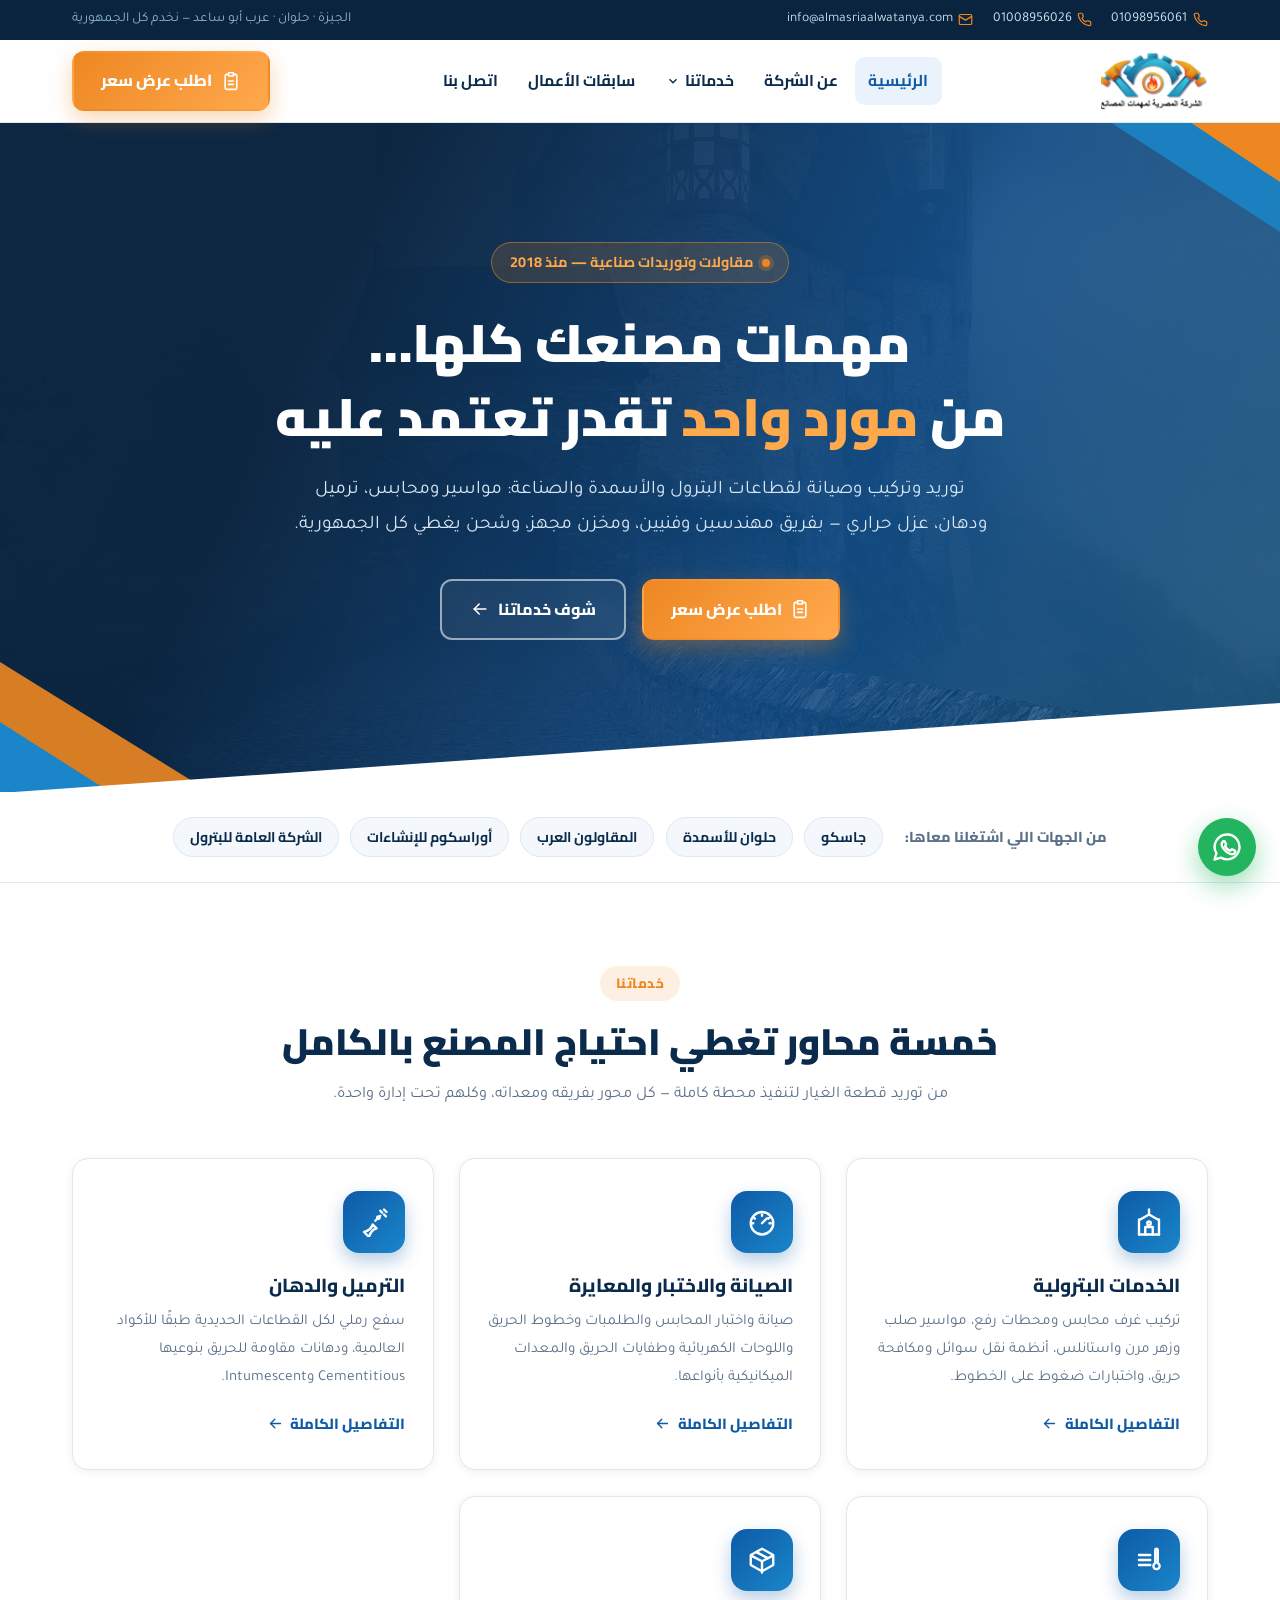
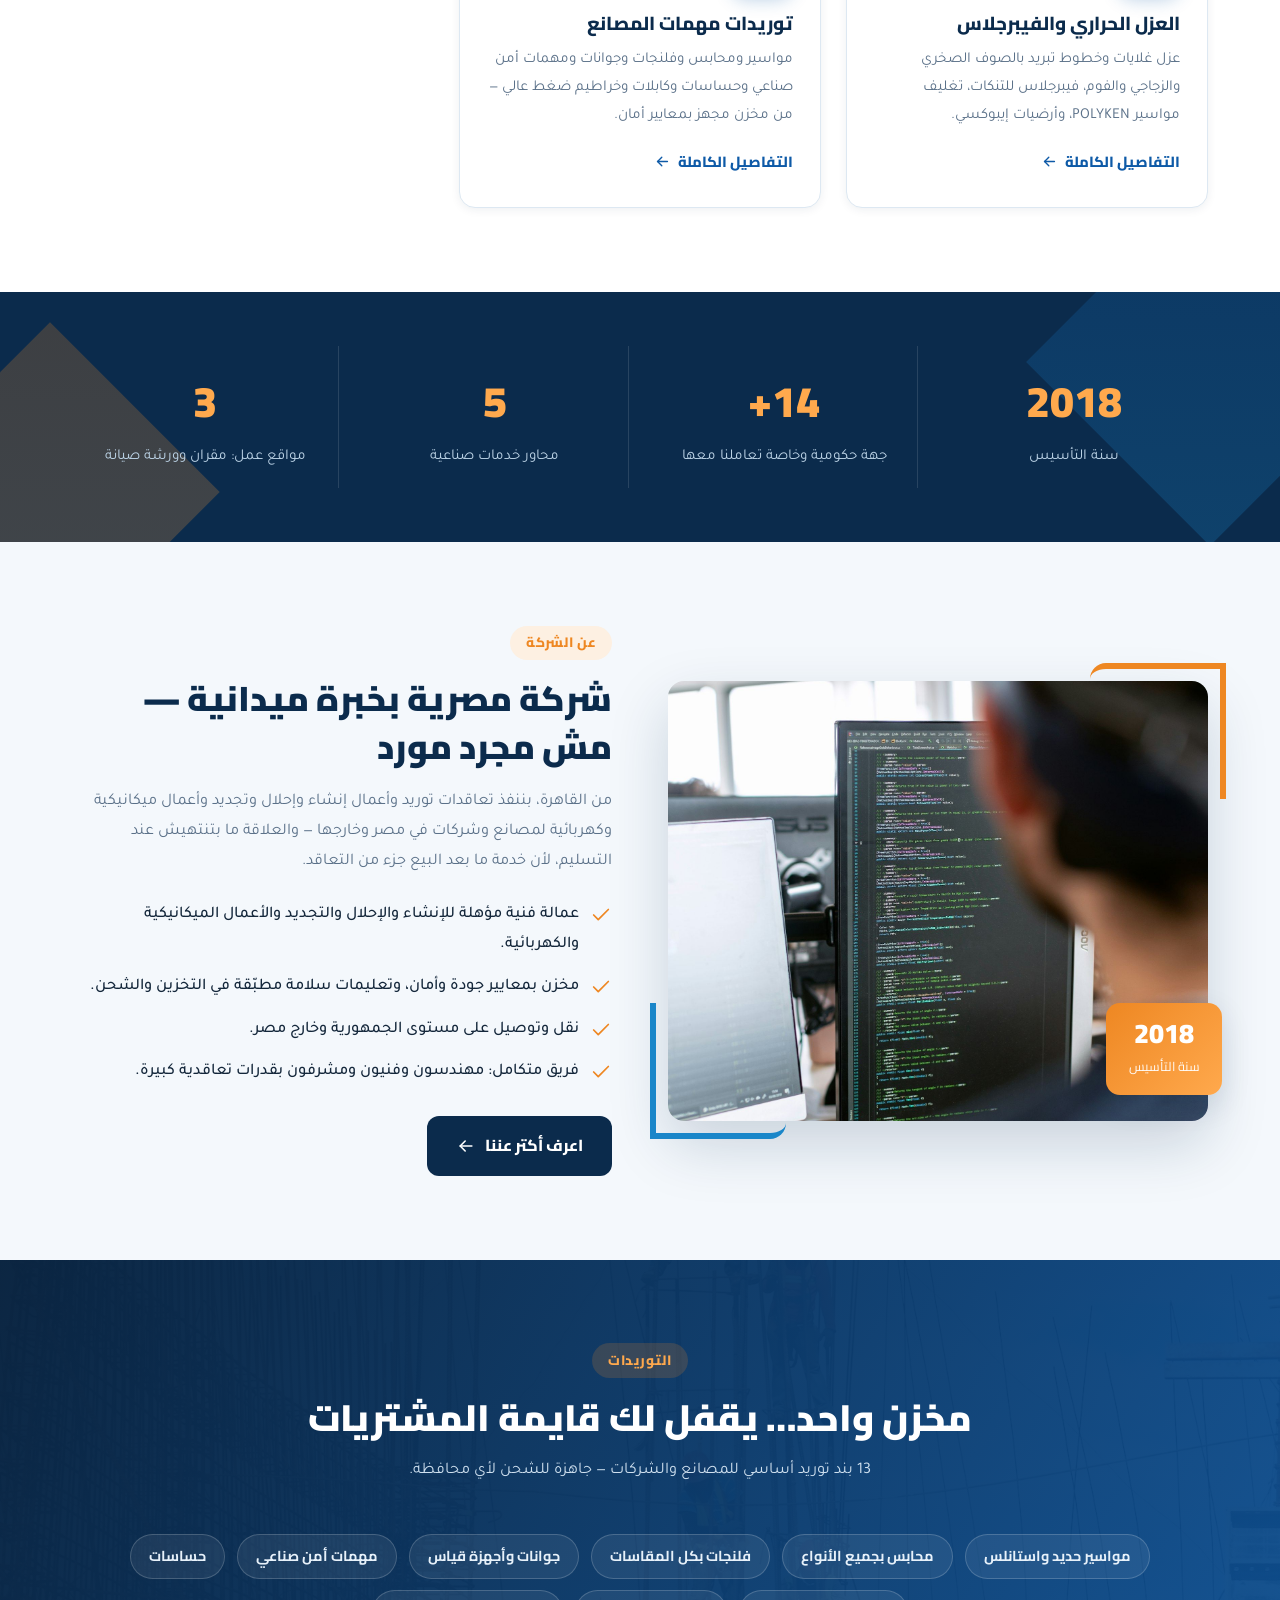
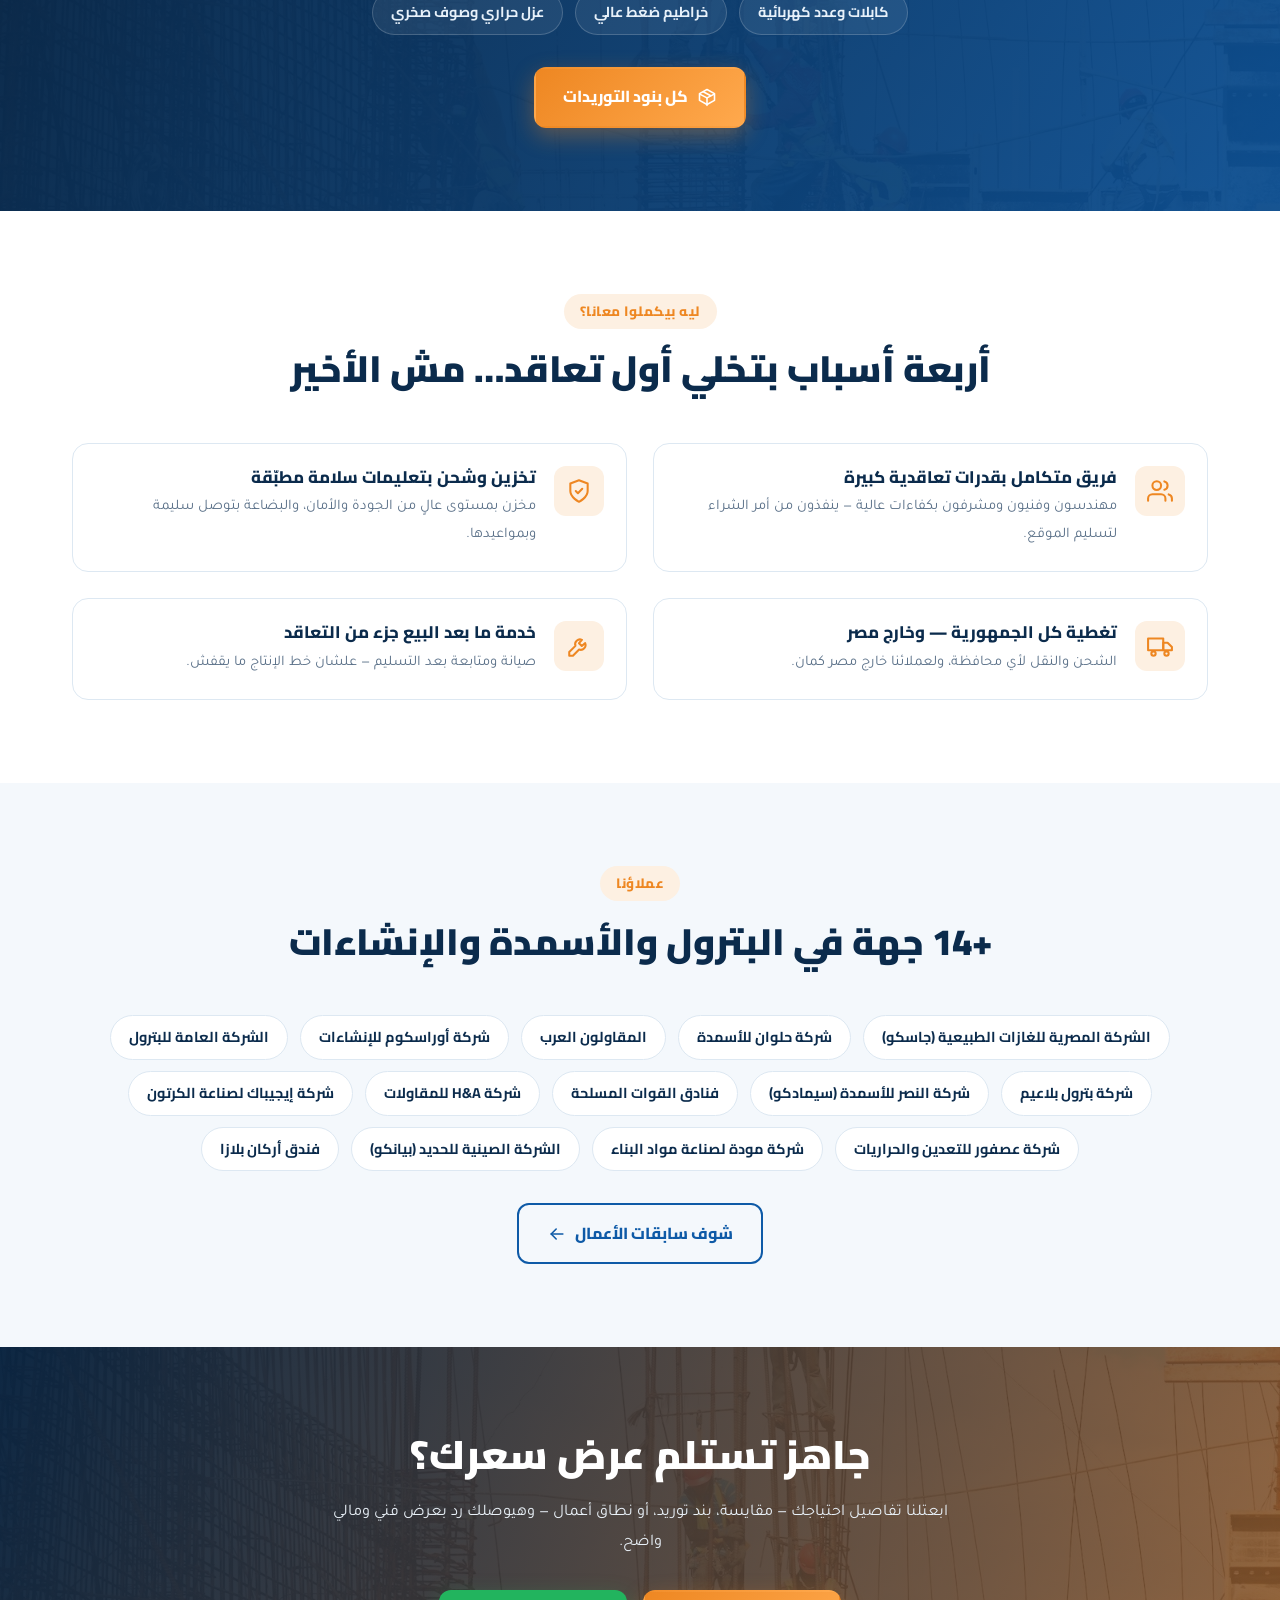
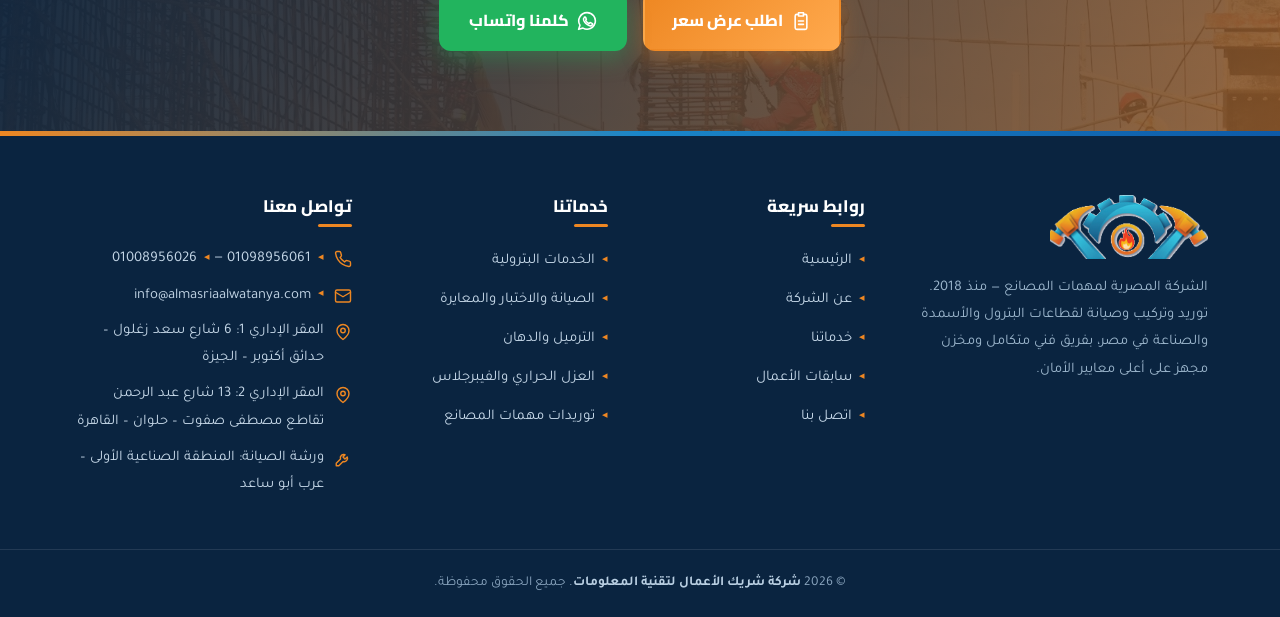
==== index.html @ 24f31dc4 "موقع الشركة المصرية لمهمات المصانع — النسخة الأولى موقع تعريفي static من 10 صفحات (HTML/CSS/JS خالص)" ====
<!DOCTYPE html>
<!-- Built with Claude website-builder skill -->
<html lang="ar" dir="rtl">
<head>
<meta charset="UTF-8">
<meta name="viewport" content="width=device-width, initial-scale=1.0">
<title>الشركة المصرية لمهمات المصانع | توريدات وخدمات صناعية في مصر</title>
<meta name="description" content="توريد وتركيب وصيانة مهمات المصانع في مصر منذ 2018: مواسير ومحابس، خدمات بترولية، ترميل ودهان، وعزل حراري — لقطاعات البترول والأسمدة والكهرباء.">
<link rel="canonical" href="https://elmasriasupplies.com/">
<meta name="robots" content="index, follow, max-image-preview:large">
<meta name="theme-color" content="#0b2b4c">
<meta property="og:type" content="website">
<meta property="og:site_name" content="الشركة المصرية لمهمات المصانع">
<meta property="og:locale" content="ar_EG">
<meta property="og:title" content="الشركة المصرية لمهمات المصانع | توريدات وخدمات صناعية في مصر">
<meta property="og:description" content="توريد وتركيب وصيانة مهمات المصانع في مصر منذ 2018: مواسير ومحابس، خدمات بترولية، ترميل ودهان، وعزل حراري — لقطاعات البترول والأسمدة والكهرباء.">
<meta property="og:url" content="https://elmasriasupplies.com/">
<meta property="og:image" content="https://elmasriasupplies.com/assets/img/og-cover.jpg">
<meta property="og:image:width" content="1200">
<meta property="og:image:height" content="630">
<meta name="twitter:card" content="summary_large_image">
<meta name="twitter:title" content="الشركة المصرية لمهمات المصانع | توريدات وخدمات صناعية في مصر">
<meta name="twitter:description" content="توريد وتركيب وصيانة مهمات المصانع في مصر منذ 2018: مواسير ومحابس، خدمات بترولية، ترميل ودهان، وعزل حراري — لقطاعات البترول والأسمدة والكهرباء.">
<meta name="twitter:image" content="https://elmasriasupplies.com/assets/img/og-cover.jpg">
<link rel="icon" type="image/png" sizes="32x32" href="assets/img/favicon-32.png">
<link rel="icon" type="image/png" sizes="192x192" href="assets/img/favicon-192.png">
<link rel="apple-touch-icon" href="assets/img/favicon-192.png">
<link rel="preconnect" href="https://fonts.googleapis.com">
<link rel="preconnect" href="https://fonts.gstatic.com" crossorigin>
<link href="https://fonts.googleapis.com/css2?family=Cairo:wght@600;700;800;900&family=Tajawal:wght@400;500;700&display=swap" rel="stylesheet">
<link rel="stylesheet" href="assets/css/style.css">
<script type="application/ld+json">{"@context": "https://schema.org", "@type": "Organization", "@id": "https://elmasriasupplies.com/#org", "name": "الشركة المصرية لمهمات المصانع", "alternateName": "Egyptian Company for Factory Supplies", "url": "https://elmasriasupplies.com/", "logo": "https://elmasriasupplies.com/assets/img/logo.png", "image": "https://elmasriasupplies.com/assets/img/og-cover.jpg", "email": "info@almasriaalwatanya.com", "telephone": "+201098956061", "foundingDate": "2018", "address": {"@type": "PostalAddress", "streetAddress": "6 شارع سعد زغلول، حدائق أكتوبر", "addressLocality": "الجيزة", "addressCountry": "EG"}, "contactPoint": [{"@type": "ContactPoint", "telephone": "+201098956061", "contactType": "sales", "availableLanguage": ["ar"]}, {"@type": "ContactPoint", "telephone": "+201008956026", "contactType": "customer service", "availableLanguage": ["ar"]}], "areaServed": "EG"}</script>
<script type="application/ld+json">{"@context": "https://schema.org", "@type": "WebSite", "name": "الشركة المصرية لمهمات المصانع", "url": "https://elmasriasupplies.com/", "inLanguage": "ar"}</script>
</head>
<body>

<div class="topbar">
  <div class="container">
    <div class="tb-group">
      <a href="tel:+201098956061"><svg viewBox="0 0 24 24" fill="none" stroke="currentColor" stroke-width="1.9" stroke-linecap="round" stroke-linejoin="round" aria-hidden="true"><path d="M22 16.9v3a2 2 0 0 1-2.2 2 19.8 19.8 0 0 1-8.6-3.1 19.5 19.5 0 0 1-6-6A19.8 19.8 0 0 1 2.1 4.2 2 2 0 0 1 4.1 2h3a2 2 0 0 1 2 1.7c.13.96.36 1.9.7 2.8a2 2 0 0 1-.45 2.1L8.1 9.9a16 16 0 0 0 6 6l1.3-1.27a2 2 0 0 1 2.1-.45c.9.34 1.84.57 2.8.7A2 2 0 0 1 22 16.9z"/></svg> <bdo dir="ltr">01098956061</bdo></a>
      <a href="tel:+201008956026"><svg viewBox="0 0 24 24" fill="none" stroke="currentColor" stroke-width="1.9" stroke-linecap="round" stroke-linejoin="round" aria-hidden="true"><path d="M22 16.9v3a2 2 0 0 1-2.2 2 19.8 19.8 0 0 1-8.6-3.1 19.5 19.5 0 0 1-6-6A19.8 19.8 0 0 1 2.1 4.2 2 2 0 0 1 4.1 2h3a2 2 0 0 1 2 1.7c.13.96.36 1.9.7 2.8a2 2 0 0 1-.45 2.1L8.1 9.9a16 16 0 0 0 6 6l1.3-1.27a2 2 0 0 1 2.1-.45c.9.34 1.84.57 2.8.7A2 2 0 0 1 22 16.9z"/></svg> <bdo dir="ltr">01008956026</bdo></a>
      <a href="mailto:info@almasriaalwatanya.com"><svg viewBox="0 0 24 24" fill="none" stroke="currentColor" stroke-width="1.9" stroke-linecap="round" stroke-linejoin="round" aria-hidden="true"><rect x="2" y="4" width="20" height="16" rx="2"/><path d="M22 7l-10 6L2 7"/></svg> info@almasriaalwatanya.com</a>
    </div>
    <span class="tb-note">الجيزة · حلوان · عرب أبو ساعد — نخدم كل الجمهورية</span>
  </div>
</div>
<header class="header">
  <div class="container">
    <a class="brand" href="index.html" aria-label="الشركة المصرية لمهمات المصانع — الرئيسية">
      <img src="assets/img/logo.png" alt="شعار الشركة المصرية لمهمات المصانع" width="180" height="98">
    </a>
    <nav aria-label="القائمة الرئيسية"><ul class="nav"><li class="active"><a href="index.html">الرئيسية</a></li><li><a href="about.html">عن الشركة</a></li><li class="has-dd"><a href="services.html">خدماتنا <svg class="caret" viewBox="0 0 24 24" fill="none" stroke="currentColor" stroke-width="2.4"><path d="M6 9l6 6 6-6"/></svg></a><div class="dropdown"><a href="petroleum-services.html"><svg viewBox="0 0 24 24" fill="none" stroke="currentColor" stroke-width="1.9" stroke-linecap="round" stroke-linejoin="round" aria-hidden="true"><path d="M12 2v4"/><path d="M5 10l7-4 7 4"/><path d="M4 22V10m16 12V10"/><path d="M4 22h16"/><path d="M9 22v-6h6v6"/><circle cx="12" cy="13" r="1.4"/></svg> الخدمات البترولية</a><a href="maintenance-calibration.html"><svg viewBox="0 0 24 24" fill="none" stroke="currentColor" stroke-width="1.9" stroke-linecap="round" stroke-linejoin="round" aria-hidden="true"><circle cx="12" cy="13" r="9"/><path d="M12 13l4-4"/><path d="M12 6v1M5.6 8.6l.7.7M19 13h-1M5 13H4M17.7 8.6l-.7.7"/></svg> الصيانة والاختبار والمعايرة</a><a href="sandblasting-painting.html"><svg viewBox="0 0 24 24" fill="none" stroke="currentColor" stroke-width="1.9" stroke-linecap="round" stroke-linejoin="round" aria-hidden="true"><path d="M4 20c4-1 6-3 7-6l3 3c-3 1-5 3-6 7z"/><path d="M13 11l4-4"/><path d="M17 3l1.5 1.5M20 6l1.5 1.5M20 2l2 2"/><circle cx="15.5" cy="8.5" r="1"/></svg> الترميل والدهان</a><a href="thermal-insulation.html"><svg viewBox="0 0 24 24" fill="none" stroke="currentColor" stroke-width="1.9" stroke-linecap="round" stroke-linejoin="round" aria-hidden="true"><path d="M4 8h9M4 12h9M4 16h9"/><path d="M17 4v10.5a2.5 2.5 0 1 0 2 0V4a1 1 0 0 0-2 0z"/></svg> العزل الحراري والفيبرجلاس</a><a href="supplies.html"><svg viewBox="0 0 24 24" fill="none" stroke="currentColor" stroke-width="1.9" stroke-linecap="round" stroke-linejoin="round" aria-hidden="true"><path d="M21 8l-9-5-9 5v8l9 5 9-5z"/><path d="M3.3 8.5L12 13l8.7-4.5"/><path d="M12 13v9"/><path d="M7.5 5.7l9 4.8"/></svg> توريدات مهمات المصانع</a><a class="all" href="services.html">كل الخدمات <svg viewBox="0 0 24 24" fill="none" stroke="currentColor" stroke-width="1.9" stroke-linecap="round" stroke-linejoin="round" aria-hidden="true"><path d="M19 12H5"/><path d="M11 6l-6 6 6 6"/></svg></a></div></li><li><a href="projects.html">سابقات الأعمال</a></li><li><a href="contact.html">اتصل بنا</a></li></ul></nav>
    <div class="header-cta">
      <a class="btn btn-orange" href="contact.html"><svg viewBox="0 0 24 24" fill="none" stroke="currentColor" stroke-width="1.9" stroke-linecap="round" stroke-linejoin="round" aria-hidden="true"><path d="M9 2h6v4H9z"/><path d="M9 4H7a2 2 0 0 0-2 2v14a2 2 0 0 0 2 2h10a2 2 0 0 0 2-2V6a2 2 0 0 0-2-2h-2"/><path d="M9 12h6M9 16h6"/></svg> اطلب عرض سعر</a>
      <button class="burger" aria-label="فتح القائمة" aria-expanded="false"><span></span><span></span><span></span></button>
    </div>
  </div>
</header>

<section class="hero">
  <i class="ribbon tl"></i><i class="ribbon tl2"></i>
  <div class="container">
    <span class="eyebrow">مقاولات وتوريدات صناعية — منذ 2018</span>
    <h1>مهمات مصنعك كلها…<br>من <em>مورد واحد</em> تقدر تعتمد عليه</h1>
    <p>توريد وتركيب وصيانة لقطاعات البترول والأسمدة والصناعة: مواسير ومحابس، ترميل ودهان، عزل حراري — بفريق مهندسين وفنيين، ومخزن مجهز، وشحن يغطي كل الجمهورية.</p>
    <div class="hero-cta">
      <a class="btn btn-orange" href="contact.html"><svg viewBox="0 0 24 24" fill="none" stroke="currentColor" stroke-width="1.9" stroke-linecap="round" stroke-linejoin="round" aria-hidden="true"><path d="M9 2h6v4H9z"/><path d="M9 4H7a2 2 0 0 0-2 2v14a2 2 0 0 0 2 2h10a2 2 0 0 0 2-2V6a2 2 0 0 0-2-2h-2"/><path d="M9 12h6M9 16h6"/></svg> اطلب عرض سعر</a>
      <a class="btn btn-ghost" href="services.html">شوف خدماتنا <svg viewBox="0 0 24 24" fill="none" stroke="currentColor" stroke-width="1.9" stroke-linecap="round" stroke-linejoin="round" aria-hidden="true"><path d="M19 12H5"/><path d="M11 6l-6 6 6 6"/></svg></a>
    </div>
  </div>
  <i class="ribbon br"></i><i class="ribbon br2"></i>
  <div class="hero-shape"><svg viewBox="0 0 1440 90" preserveAspectRatio="none"><polygon points="0,90 1440,90 1440,0" fill="#ffffff"/></svg></div>
</section>

<section class="trust">
  <div class="container">
    <span class="tl-label">من الجهات اللي اشتغلنا معاها:</span>
    <ul><li>جاسكو</li><li>حلوان للأسمدة</li><li>المقاولون العرب</li><li>أوراسكوم للإنشاءات</li><li>الشركة العامة للبترول</li></ul>
  </div>
</section>

<section class="sec">
  <div class="container">
    <div class="sec-head rv">
      <span class="kicker">خدماتنا</span>
      <h2>خمسة محاور تغطي احتياج المصنع بالكامل</h2>
      <p>من توريد قطعة الغيار لتنفيذ محطة كاملة — كل محور بفريقه ومعداته، وكلهم تحت إدارة واحدة.</p>
    </div>
    <div class="grid g3">
      <a class="card rv d1" href="petroleum-services.html">
        <span class="ico"><svg viewBox="0 0 24 24" fill="none" stroke="currentColor" stroke-width="1.9" stroke-linecap="round" stroke-linejoin="round" aria-hidden="true"><path d="M12 2v4"/><path d="M5 10l7-4 7 4"/><path d="M4 22V10m16 12V10"/><path d="M4 22h16"/><path d="M9 22v-6h6v6"/><circle cx="12" cy="13" r="1.4"/></svg></span>
        <h3>الخدمات البترولية</h3>
        <p>تركيب غرف محابس ومحطات رفع، مواسير صلب وزهر مرن واستانلس، أنظمة نقل سوائل ومكافحة حريق، واختبارات ضغوط على الخطوط.</p>
        <span class="more">التفاصيل الكاملة <svg viewBox="0 0 24 24" fill="none" stroke="currentColor" stroke-width="1.9" stroke-linecap="round" stroke-linejoin="round" aria-hidden="true"><path d="M19 12H5"/><path d="M11 6l-6 6 6 6"/></svg></span>
      </a>
      <a class="card rv d2" href="maintenance-calibration.html">
        <span class="ico"><svg viewBox="0 0 24 24" fill="none" stroke="currentColor" stroke-width="1.9" stroke-linecap="round" stroke-linejoin="round" aria-hidden="true"><circle cx="12" cy="13" r="9"/><path d="M12 13l4-4"/><path d="M12 6v1M5.6 8.6l.7.7M19 13h-1M5 13H4M17.7 8.6l-.7.7"/></svg></span>
        <h3>الصيانة والاختبار والمعايرة</h3>
        <p>صيانة واختبار المحابس والطلمبات وخطوط الحريق واللوحات الكهربائية وطفايات الحريق والمعدات الميكانيكية بأنواعها.</p>
        <span class="more">التفاصيل الكاملة <svg viewBox="0 0 24 24" fill="none" stroke="currentColor" stroke-width="1.9" stroke-linecap="round" stroke-linejoin="round" aria-hidden="true"><path d="M19 12H5"/><path d="M11 6l-6 6 6 6"/></svg></span>
      </a>
      <a class="card rv d3" href="sandblasting-painting.html">
        <span class="ico"><svg viewBox="0 0 24 24" fill="none" stroke="currentColor" stroke-width="1.9" stroke-linecap="round" stroke-linejoin="round" aria-hidden="true"><path d="M4 20c4-1 6-3 7-6l3 3c-3 1-5 3-6 7z"/><path d="M13 11l4-4"/><path d="M17 3l1.5 1.5M20 6l1.5 1.5M20 2l2 2"/><circle cx="15.5" cy="8.5" r="1"/></svg></span>
        <h3>الترميل والدهان</h3>
        <p>سفع رملي لكل القطاعات الحديدية طبقًا للأكواد العالمية، ودهانات مقاومة للحريق بنوعيها Cementitious وIntumescent.</p>
        <span class="more">التفاصيل الكاملة <svg viewBox="0 0 24 24" fill="none" stroke="currentColor" stroke-width="1.9" stroke-linecap="round" stroke-linejoin="round" aria-hidden="true"><path d="M19 12H5"/><path d="M11 6l-6 6 6 6"/></svg></span>
      </a>
      <a class="card rv d4" href="thermal-insulation.html">
        <span class="ico"><svg viewBox="0 0 24 24" fill="none" stroke="currentColor" stroke-width="1.9" stroke-linecap="round" stroke-linejoin="round" aria-hidden="true"><path d="M4 8h9M4 12h9M4 16h9"/><path d="M17 4v10.5a2.5 2.5 0 1 0 2 0V4a1 1 0 0 0-2 0z"/></svg></span>
        <h3>العزل الحراري والفيبرجلاس</h3>
        <p>عزل غلايات وخطوط تبريد بالصوف الصخري والزجاجي والفوم، فيبرجلاس للتنكات، تغليف مواسير POLYKEN، وأرضيات إيبوكسي.</p>
        <span class="more">التفاصيل الكاملة <svg viewBox="0 0 24 24" fill="none" stroke="currentColor" stroke-width="1.9" stroke-linecap="round" stroke-linejoin="round" aria-hidden="true"><path d="M19 12H5"/><path d="M11 6l-6 6 6 6"/></svg></span>
      </a>
      <a class="card rv d1" href="supplies.html">
        <span class="ico"><svg viewBox="0 0 24 24" fill="none" stroke="currentColor" stroke-width="1.9" stroke-linecap="round" stroke-linejoin="round" aria-hidden="true"><path d="M21 8l-9-5-9 5v8l9 5 9-5z"/><path d="M3.3 8.5L12 13l8.7-4.5"/><path d="M12 13v9"/><path d="M7.5 5.7l9 4.8"/></svg></span>
        <h3>توريدات مهمات المصانع</h3>
        <p>مواسير ومحابس وفلنجات وجوانات ومهمات أمن صناعي وحساسات وكابلات وخراطيم ضغط عالي — من مخزن مجهز بمعايير أمان.</p>
        <span class="more">التفاصيل الكاملة <svg viewBox="0 0 24 24" fill="none" stroke="currentColor" stroke-width="1.9" stroke-linecap="round" stroke-linejoin="round" aria-hidden="true"><path d="M19 12H5"/><path d="M11 6l-6 6 6 6"/></svg></span>
      </a></div>
  </div>
</section>

<section class="stats">
  <div class="container">
    <div class="stat rv"><b data-count="2018">0</b><span>سنة التأسيس</span></div>
    <div class="stat rv d1"><b data-count="14" data-suffix="+">0</b><span>جهة حكومية وخاصة تعاملنا معها</span></div>
    <div class="stat rv d2"><b data-count="5">0</b><span>محاور خدمات صناعية</span></div>
    <div class="stat rv d3"><b data-count="3">0</b><span>مواقع عمل: مقران وورشة صيانة</span></div>
  </div>
</section>

<section class="sec alt">
  <div class="container split">
    <div class="split-img rv">
      <img src="assets/img/engineer-site-inspection.jpg" alt="مهندس موقع أثناء فحص أعمال صناعية" width="700" height="440" loading="lazy">
      <div class="badge-year"><b>2018</b><span>سنة التأسيس</span></div>
    </div>
    <div class="split-txt rv d1">
      <span class="kicker">عن الشركة</span>
      <h2>شركة مصرية بخبرة ميدانية — مش مجرد مورد</h2>
      <p>من القاهرة، بننفذ تعاقدات توريد وأعمال إنشاء وإحلال وتجديد وأعمال ميكانيكية وكهربائية لمصانع وشركات في مصر وخارجها — والعلاقة ما بتنتهيش عند التسليم، لأن خدمة ما بعد البيع جزء من التعاقد.</p>
      <ul class="checks">
        <li><svg viewBox="0 0 24 24" fill="none" stroke="currentColor" stroke-width="1.9" stroke-linecap="round" stroke-linejoin="round" aria-hidden="true"><path d="M20 6L9 17l-5-5"/></svg> <span>عمالة فنية مؤهلة للإنشاء والإحلال والتجديد والأعمال الميكانيكية والكهربائية.</span></li>
        <li><svg viewBox="0 0 24 24" fill="none" stroke="currentColor" stroke-width="1.9" stroke-linecap="round" stroke-linejoin="round" aria-hidden="true"><path d="M20 6L9 17l-5-5"/></svg> <span>مخزن بمعايير جودة وأمان، وتعليمات سلامة مطبّقة في التخزين والشحن.</span></li>
        <li><svg viewBox="0 0 24 24" fill="none" stroke="currentColor" stroke-width="1.9" stroke-linecap="round" stroke-linejoin="round" aria-hidden="true"><path d="M20 6L9 17l-5-5"/></svg> <span>نقل وتوصيل على مستوى الجمهورية وخارج مصر.</span></li>
        <li><svg viewBox="0 0 24 24" fill="none" stroke="currentColor" stroke-width="1.9" stroke-linecap="round" stroke-linejoin="round" aria-hidden="true"><path d="M20 6L9 17l-5-5"/></svg> <span>فريق متكامل: مهندسون وفنيون ومشرفون بقدرات تعاقدية كبيرة.</span></li>
      </ul>
      <a class="btn btn-navy" href="about.html">اعرف أكتر عننا <svg viewBox="0 0 24 24" fill="none" stroke="currentColor" stroke-width="1.9" stroke-linecap="round" stroke-linejoin="round" aria-hidden="true"><path d="M19 12H5"/><path d="M11 6l-6 6 6 6"/></svg></a>
    </div>
  </div>
</section>

<section class="band sec">
  <div class="container">
    <div class="sec-head rv">
      <span class="kicker">التوريدات</span>
      <h2>مخزن واحد… يقفل لك قايمة المشتريات</h2>
      <p>13 بند توريد أساسي للمصانع والشركات — جاهزة للشحن لأي محافظة.</p>
    </div>
    <ul class="chips rv d1"><li>مواسير حديد واستانلس</li><li>محابس بجميع الأنواع</li><li>فلنجات بكل المقاسات</li><li>جوانات وأجهزة قياس</li><li>مهمات أمن صناعي</li><li>حساسات</li><li>كابلات وعدد كهربائية</li><li>خراطيم ضغط عالي</li><li>عزل حراري وصوف صخري</li></ul>
    <p class="center mt-2 rv d2"><a class="btn btn-orange" href="supplies.html"><svg viewBox="0 0 24 24" fill="none" stroke="currentColor" stroke-width="1.9" stroke-linecap="round" stroke-linejoin="round" aria-hidden="true"><path d="M21 8l-9-5-9 5v8l9 5 9-5z"/><path d="M3.3 8.5L12 13l8.7-4.5"/><path d="M12 13v9"/><path d="M7.5 5.7l9 4.8"/></svg> كل بنود التوريدات</a></p>
  </div>
</section>

<section class="sec">
  <div class="container">
    <div class="sec-head rv">
      <span class="kicker">ليه بيكملوا معانا؟</span>
      <h2>أربعة أسباب بتخلي أول تعاقد… مش الأخير</h2>
    </div>
    <div class="grid g2">
      <div class="feat rv"><span class="fi"><svg viewBox="0 0 24 24" fill="none" stroke="currentColor" stroke-width="1.9" stroke-linecap="round" stroke-linejoin="round" aria-hidden="true"><path d="M17 21v-2a4 4 0 0 0-4-4H5a4 4 0 0 0-4 4v2"/><circle cx="9" cy="7" r="4"/><path d="M23 21v-2a4 4 0 0 0-3-3.87"/><path d="M16 3.13a4 4 0 0 1 0 7.75"/></svg></span><div><h3>فريق متكامل بقدرات تعاقدية كبيرة</h3><p>مهندسون وفنيون ومشرفون بكفاءات عالية — ينفذون من أمر الشراء لتسليم الموقع.</p></div></div>
      <div class="feat rv d1"><span class="fi"><svg viewBox="0 0 24 24" fill="none" stroke="currentColor" stroke-width="1.9" stroke-linecap="round" stroke-linejoin="round" aria-hidden="true"><path d="M12 22s8-4 8-10V5l-8-3-8 3v7c0 6 8 10 8 10z"/><path d="M9 12l2 2 4-4"/></svg></span><div><h3>تخزين وشحن بتعليمات سلامة مطبّقة</h3><p>مخزن بمستوى عالٍ من الجودة والأمان، والبضاعة بتوصل سليمة وبمواعيدها.</p></div></div>
      <div class="feat rv d2"><span class="fi"><svg viewBox="0 0 24 24" fill="none" stroke="currentColor" stroke-width="1.9" stroke-linecap="round" stroke-linejoin="round" aria-hidden="true"><path d="M1 5h14v11H1z"/><path d="M15 9h4l4 4v3h-8z"/><circle cx="6" cy="19" r="2"/><circle cx="18" cy="19" r="2"/></svg></span><div><h3>تغطية كل الجمهورية — وخارج مصر</h3><p>الشحن والنقل لأي محافظة، ولعملائنا خارج مصر كمان.</p></div></div>
      <div class="feat rv d3"><span class="fi"><svg viewBox="0 0 24 24" fill="none" stroke="currentColor" stroke-width="1.9" stroke-linecap="round" stroke-linejoin="round" aria-hidden="true"><path d="M14.7 6.3a4.5 4.5 0 0 0-6 5.6L3 17.6V21h3.4l5.7-5.7a4.5 4.5 0 0 0 5.6-6L14.6 12l-2.6-2.6 2.7-3.1z"/></svg></span><div><h3>خدمة ما بعد البيع جزء من التعاقد</h3><p>صيانة ومتابعة بعد التسليم — علشان خط الإنتاج ما يقفش.</p></div></div>
    </div>
  </div>
</section>

<section class="sec alt">
  <div class="container">
    <div class="sec-head rv">
      <span class="kicker">عملاؤنا</span>
      <h2>+14 جهة في البترول والأسمدة والإنشاءات</h2>
    </div>
    <ul class="chips light rv d1"><li>الشركة المصرية للغازات الطبيعية (جاسكو)</li><li>شركة حلوان للأسمدة</li><li>المقاولون العرب</li><li>شركة أوراسكوم للإنشاءات</li><li>الشركة العامة للبترول</li><li>شركة بترول بلاعيم</li><li>شركة النصر للأسمدة (سيمادكو)</li><li>فنادق القوات المسلحة</li><li>شركة H&A للمقاولات</li><li>شركة إيجيباك لصناعة الكرتون</li><li>شركة عصفور للتعدين والحراريات</li><li>شركة مودة لصناعة مواد البناء</li><li>الشركة الصينية للحديد (بيانكو)</li><li>فندق أركان بلازا</li></ul>
    <p class="center mt-2 rv d2"><a class="btn btn-line" href="projects.html">شوف سابقات الأعمال <svg viewBox="0 0 24 24" fill="none" stroke="currentColor" stroke-width="1.9" stroke-linecap="round" stroke-linejoin="round" aria-hidden="true"><path d="M19 12H5"/><path d="M11 6l-6 6 6 6"/></svg></a></p>
  </div>
</section>


<section class="cta-banner">
  <div class="container rv">
    <h2>جاهز تستلم عرض سعرك؟</h2>
    <p>ابعتلنا تفاصيل احتياجك — مقايسة، بند توريد، أو نطاق أعمال — وهيوصلك رد بعرض فني ومالي واضح.</p>
    <div class="hero-cta">
      <a class="btn btn-orange" href="contact.html"><svg viewBox="0 0 24 24" fill="none" stroke="currentColor" stroke-width="1.9" stroke-linecap="round" stroke-linejoin="round" aria-hidden="true"><path d="M9 2h6v4H9z"/><path d="M9 4H7a2 2 0 0 0-2 2v14a2 2 0 0 0 2 2h10a2 2 0 0 0 2-2V6a2 2 0 0 0-2-2h-2"/><path d="M9 12h6M9 16h6"/></svg> اطلب عرض سعر</a>
      <a class="btn btn-wa" href="https://wa.me/201098956061" target="_blank" rel="noopener"><svg viewBox="0 0 24 24" fill="none" stroke="currentColor" stroke-width="1.9" stroke-linecap="round" stroke-linejoin="round" aria-hidden="true"><path d="M12.05 2a9.9 9.9 0 0 0-8.5 15L2 22l5.2-1.5A9.9 9.9 0 1 0 12.05 2z"/><path d="M8.6 7.8c.2-.5.4-.5.6-.5h.5c.2 0 .4 0 .6.4l.9 2c.1.2 0 .4-.1.6l-.5.6c-.1.2-.2.4 0 .7a8 8 0 0 0 1.5 1.9 7.3 7.3 0 0 0 2.2 1.4c.3.1.5.1.6-.1l.7-.8c.2-.2.4-.2.6-.1l2 1c.3.1.5.2.5.4a2.7 2.7 0 0 1-.6 1.7c-.3.3-1.7 1.2-3.6.5a12.3 12.3 0 0 1-3.9-2.5 11.7 11.7 0 0 1-2.5-3.6c-.7-1.7-.1-3 .5-3.6z"/></svg> كلمنا واتساب</a>
    </div>
  </div>
</section>


<footer class="footer">
  <div class="container">
    <div class="fgrid">
      <div class="fbrand">
        <img src="assets/img/logo-emblem.png" alt="الشركة المصرية لمهمات المصانع" width="158" height="64" loading="lazy">
        <p>الشركة المصرية لمهمات المصانع — منذ 2018. توريد وتركيب وصيانة لقطاعات البترول والأسمدة والصناعة في مصر، بفريق فني متكامل ومخزن مجهز على أعلى معايير الأمان.</p>
      </div>
      <div>
        <h4>روابط سريعة</h4>
        <ul><li><a href="index.html">الرئيسية</a></li><li><a href="about.html">عن الشركة</a></li><li><a href="services.html">خدماتنا</a></li><li><a href="projects.html">سابقات الأعمال</a></li><li><a href="contact.html">اتصل بنا</a></li></ul>
      </div>
      <div>
        <h4>خدماتنا</h4>
        <ul><li><a href="petroleum-services.html">الخدمات البترولية</a></li><li><a href="maintenance-calibration.html">الصيانة والاختبار والمعايرة</a></li><li><a href="sandblasting-painting.html">الترميل والدهان</a></li><li><a href="thermal-insulation.html">العزل الحراري والفيبرجلاس</a></li><li><a href="supplies.html">توريدات مهمات المصانع</a></li></ul>
      </div>
      <div>
        <h4>تواصل معنا</h4>
        <ul class="fcontact">
          <li><svg viewBox="0 0 24 24" fill="none" stroke="currentColor" stroke-width="1.9" stroke-linecap="round" stroke-linejoin="round" aria-hidden="true"><path d="M22 16.9v3a2 2 0 0 1-2.2 2 19.8 19.8 0 0 1-8.6-3.1 19.5 19.5 0 0 1-6-6A19.8 19.8 0 0 1 2.1 4.2 2 2 0 0 1 4.1 2h3a2 2 0 0 1 2 1.7c.13.96.36 1.9.7 2.8a2 2 0 0 1-.45 2.1L8.1 9.9a16 16 0 0 0 6 6l1.3-1.27a2 2 0 0 1 2.1-.45c.9.34 1.84.57 2.8.7A2 2 0 0 1 22 16.9z"/></svg> <span><a href="tel:+201098956061"><bdo dir="ltr">01098956061</bdo></a> — <a href="tel:+201008956026"><bdo dir="ltr">01008956026</bdo></a></span></li>
          <li><svg viewBox="0 0 24 24" fill="none" stroke="currentColor" stroke-width="1.9" stroke-linecap="round" stroke-linejoin="round" aria-hidden="true"><rect x="2" y="4" width="20" height="16" rx="2"/><path d="M22 7l-10 6L2 7"/></svg> <a href="mailto:info@almasriaalwatanya.com">info@almasriaalwatanya.com</a></li>
          <li><svg viewBox="0 0 24 24" fill="none" stroke="currentColor" stroke-width="1.9" stroke-linecap="round" stroke-linejoin="round" aria-hidden="true"><path d="M20 10c0 6-8 12-8 12S4 16 4 10a8 8 0 1 1 16 0z"/><circle cx="12" cy="10" r="3"/></svg> <span>المقر الإداري 1: 6 شارع سعد زغلول – حدائق أكتوبر – الجيزة</span></li>
          <li><svg viewBox="0 0 24 24" fill="none" stroke="currentColor" stroke-width="1.9" stroke-linecap="round" stroke-linejoin="round" aria-hidden="true"><path d="M20 10c0 6-8 12-8 12S4 16 4 10a8 8 0 1 1 16 0z"/><circle cx="12" cy="10" r="3"/></svg> <span>المقر الإداري 2: 13 شارع عبد الرحمن تقاطع مصطفى صفوت – حلوان – القاهرة</span></li>
          <li><svg viewBox="0 0 24 24" fill="none" stroke="currentColor" stroke-width="1.9" stroke-linecap="round" stroke-linejoin="round" aria-hidden="true"><path d="M14.7 6.3a4.5 4.5 0 0 0-6 5.6L3 17.6V21h3.4l5.7-5.7a4.5 4.5 0 0 0 5.6-6L14.6 12l-2.6-2.6 2.7-3.1z"/></svg> <span>ورشة الصيانة: المنطقة الصناعية الأولى – عرب أبو ساعد</span></li>
        </ul>
      </div>
    </div>
  </div>
  <div class="fbottom">
    <div class="container">© 2026 <a href="https://bp-eg.com" target="_blank" rel="noopener">شركة شريك الأعمال لتقنية المعلومات</a>. جميع الحقوق محفوظة.</div>
  </div>
</footer>
<a class="wa-float" href="https://wa.me/201098956061?text=%D8%A3%D9%87%D9%84%D8%A7%D9%8B%D8%8C%20%D8%B9%D8%A7%D9%8A%D8%B2%20%D8%A3%D8%B7%D9%84%D8%A8%20%D8%B9%D8%B1%D8%B6%20%D8%B3%D8%B9%D8%B1" aria-label="تواصل معنا على واتساب" target="_blank" rel="noopener"><svg viewBox="0 0 24 24" fill="none" stroke="currentColor" stroke-width="1.9" stroke-linecap="round" stroke-linejoin="round" aria-hidden="true"><path d="M12.05 2a9.9 9.9 0 0 0-8.5 15L2 22l5.2-1.5A9.9 9.9 0 1 0 12.05 2z"/><path d="M8.6 7.8c.2-.5.4-.5.6-.5h.5c.2 0 .4 0 .6.4l.9 2c.1.2 0 .4-.1.6l-.5.6c-.1.2-.2.4 0 .7a8 8 0 0 0 1.5 1.9 7.3 7.3 0 0 0 2.2 1.4c.3.1.5.1.6-.1l.7-.8c.2-.2.4-.2.6-.1l2 1c.3.1.5.2.5.4a2.7 2.7 0 0 1-.6 1.7c-.3.3-1.7 1.2-3.6.5a12.3 12.3 0 0 1-3.9-2.5 11.7 11.7 0 0 1-2.5-3.6c-.7-1.7-.1-3 .5-3.6z"/></svg></a>
<script src="assets/js/main.js" defer></script>
</body>
</html>
---- assets/css/style.css ----
/* =========================================================
   الشركة المصرية لمهمات المصانع — Design System
   Built with Claude website-builder skill
   Palette: Navy #0b2b4c · Blue #0e5aa7 · Cyan #1a86c9 · Orange #ee8722
   Fonts: Cairo (display) · Tajawal (body)
   ========================================================= */
:root{
  --navy:#0b2b4c; --navy-2:#103a63; --navy-3:#0a2440;
  --blue:#0e5aa7; --cyan:#1a86c9; --cyan-l:#3fa9e0;
  --orange:#ee8722; --orange-d:#d97014; --orange-l:#ffa94d;
  --ink:#14273b; --muted:#5b7189; --faint:#8fa3b8;
  --bg:#f4f8fc; --bg-2:#eaf1f8; --line:#dde8f2; --white:#ffffff;
  --grad-blue:linear-gradient(135deg,var(--blue),var(--cyan));
  --grad-orange:linear-gradient(135deg,var(--orange),var(--orange-l));
  --shadow-sm:0 2px 10px rgba(11,43,76,.07);
  --shadow-md:0 10px 30px rgba(11,43,76,.12);
  --shadow-lg:0 24px 60px rgba(11,43,76,.18);
  --r:16px; --r-sm:12px;
  --container:1180px;
  --fd:'Cairo','Tajawal',sans-serif;
  --fb:'Tajawal','Cairo',sans-serif;
}
*{margin:0;padding:0;box-sizing:border-box}
html{scroll-behavior:smooth}
body{font-family:var(--fb);color:var(--ink);background:var(--white);line-height:1.85;font-size:1.02rem;overflow-x:hidden}
img{max-width:100%;display:block}
a{color:inherit;text-decoration:none}
ul{list-style:none}
h1,h2,h3,h4{font-family:var(--fd);line-height:1.4;color:var(--navy)}
.container{max-width:var(--container);margin-inline:auto;padding-inline:22px}
::selection{background:var(--orange);color:#fff}

/* ---------- Buttons ---------- */
.btn{display:inline-flex;align-items:center;gap:.55rem;font-family:var(--fd);font-weight:800;
  font-size:1rem;padding:.85rem 1.7rem;border-radius:var(--r-sm);border:2px solid transparent;
  cursor:pointer;transition:.25s;white-space:nowrap}
.btn svg{width:20px;height:20px;flex:none}
.btn-orange{background:var(--grad-orange);color:#fff;box-shadow:0 8px 22px rgba(238,135,34,.35)}
.btn-orange:hover{transform:translateY(-3px);box-shadow:0 14px 30px rgba(238,135,34,.45)}
.btn-ghost{border-color:rgba(255,255,255,.55);color:#fff;background:rgba(255,255,255,.06);backdrop-filter:blur(4px)}
.btn-ghost:hover{background:#fff;color:var(--navy)}
.btn-navy{background:var(--navy);color:#fff}
.btn-navy:hover{background:var(--blue);transform:translateY(-3px)}
.btn-line{border-color:var(--blue);color:var(--blue)}
.btn-line:hover{background:var(--blue);color:#fff}
.btn-wa{background:#22b45e;color:#fff;box-shadow:0 8px 22px rgba(34,180,94,.35)}
.btn-wa:hover{transform:translateY(-3px);box-shadow:0 14px 30px rgba(34,180,94,.5)}

/* ---------- Top bar ---------- */
.topbar{background:var(--navy-3);color:#cfe0ef;font-size:.85rem;position:relative;z-index:60}
.topbar .container{display:flex;justify-content:space-between;align-items:center;min-height:40px;gap:1rem;flex-wrap:wrap}
.topbar a{display:inline-flex;align-items:center;gap:.35rem;transition:.2s}
.topbar a:hover{color:var(--orange-l)}
.topbar svg{width:15px;height:15px;color:var(--orange)}
.topbar .tb-group{display:flex;gap:1.2rem;flex-wrap:wrap}
.tb-note{color:#8fb3d4}
@media(max-width:640px){.tb-note{display:none}}

/* ---------- Header ---------- */
.header{position:sticky;top:0;background:rgba(255,255,255,.94);backdrop-filter:blur(12px);
  z-index:50;box-shadow:0 1px 0 var(--line);transition:.3s}
.header.scrolled{box-shadow:var(--shadow-md)}
.header .container{display:flex;align-items:center;justify-content:space-between;gap:1rem;min-height:82px}
.brand img{height:58px;width:auto}
.nav{display:flex;align-items:center;gap:.2rem}
.nav>li{position:relative}
.nav a{font-family:var(--fd);font-weight:700;font-size:.98rem;color:var(--navy);
  padding:.6rem .85rem;border-radius:10px;display:inline-flex;align-items:center;gap:.3rem;transition:.2s}
.nav a:hover{color:var(--orange);background:#fef4ea}
.nav li.active>a{color:var(--blue);background:#eaf3fb}
.nav .caret{width:14px;height:14px;flex:none;transition:.25s}
.nav li:hover .caret,.nav li:focus-within .caret{transform:rotate(180deg)}
.dropdown{position:absolute;top:calc(100% + 12px);inset-inline-start:-.5rem;background:#fff;min-width:290px;
  border-radius:14px;box-shadow:var(--shadow-lg);padding:.5rem;opacity:0;visibility:hidden;z-index:5;
  transform:translateY(10px);transition:opacity .22s,transform .22s,visibility .22s;
  border-top:3px solid var(--orange)}
/* invisible bridge so the pointer can cross the gap without closing the menu */
.dropdown::before{content:"";position:absolute;inset-inline:0;top:-15px;height:15px}
.nav li:hover .dropdown,.nav li:focus-within .dropdown{opacity:1;visibility:visible;transform:translateY(0)}
.dropdown a{display:flex;align-items:center;width:100%;padding:.62rem .7rem;font-size:.93rem;
  font-weight:600;line-height:1.55;gap:.6rem;border-radius:10px;white-space:nowrap}
.dropdown a svg{width:20px;height:20px;flex:none;color:var(--cyan);transition:.2s}
.dropdown a:hover{background:var(--bg);color:var(--blue)}
.dropdown a:hover svg{color:var(--blue)}
.dropdown a:focus-visible{outline:2px solid var(--blue);outline-offset:-2px}
.dropdown a.all{position:relative;color:var(--orange);font-weight:800;margin-top:.45rem}
.dropdown a.all::before{content:"";position:absolute;top:-.24rem;inset-inline:.5rem;
  height:1px;background:var(--line)}
.dropdown a.all svg{color:var(--orange);margin-inline-start:auto}
.dropdown a.all:hover{background:#fef4ea;color:var(--orange-d)}
.dropdown a.all:hover svg{color:var(--orange-d);transform:translateX(-4px)}
.header-cta{display:flex;align-items:center;gap:.7rem}
.burger{display:none;background:none;border:0;cursor:pointer;padding:6px}
.burger span{display:block;width:26px;height:3px;background:var(--navy);margin:5px 0;border-radius:3px;transition:.3s}
.burger.open span:nth-child(1){transform:translateY(8px) rotate(45deg)}
.burger.open span:nth-child(2){opacity:0}
.burger.open span:nth-child(3){transform:translateY(-8px) rotate(-45deg)}
@media(max-width:1080px){
  .nav{position:fixed;inset:0;top:0;background:var(--navy);flex-direction:column;justify-content:flex-start;
    align-items:stretch;padding:110px 26px 40px;gap:.3rem;transform:translateX(100%);transition:.35s;
    z-index:49;overflow-y:auto}
  .nav.open{transform:translateX(0)}
  .nav a{color:#fff;font-size:1.15rem;width:100%;justify-content:space-between}
  .nav a:hover,.nav li.active>a{background:rgba(255,255,255,.08);color:var(--orange-l)}
  .dropdown{position:static;opacity:1;visibility:visible;transform:none;background:rgba(255,255,255,.05);
    box-shadow:none;display:none;border-top:0;border-radius:12px;margin-top:.3rem;padding:.35rem;min-width:0}
  .dropdown::before{display:none}
  .nav li.exp .dropdown{display:block}
  .nav li.exp>a .caret{transform:rotate(180deg)}
  .dropdown a{color:#dbe9f6;font-size:1rem;font-weight:600;padding:.7rem .8rem;
    justify-content:flex-start;white-space:normal}
  .dropdown a svg{width:22px;height:22px;color:var(--orange-l)}
  .dropdown a:hover{background:rgba(255,255,255,.1);color:#fff}
  .dropdown a:hover svg{color:#fff}
  .dropdown a.all{color:var(--orange-l)}
  .dropdown a.all::before{background:rgba(255,255,255,.18)}
  .dropdown a.all:hover{background:rgba(238,135,34,.16);color:var(--orange-l)}
  .dropdown a.all:hover svg{color:var(--orange-l)}
  .burger{display:block;position:relative;z-index:51}
  .header-cta .btn{display:none}
  .header-cta .burger{display:block}
}

/* ---------- Hero (home) ---------- */
.hero{position:relative;background:var(--navy);color:#fff;overflow:hidden}
.hero::before{content:"";position:absolute;inset:0;
  background:url("../img/hero-industrial-egypt.jpg") center/cover no-repeat;opacity:.42}
.hero::after{content:"";position:absolute;inset:0;
  background:linear-gradient(115deg,rgba(10,36,64,.96) 25%,rgba(14,90,167,.62) 65%,rgba(26,134,201,.35));}
.hero .container{position:relative;z-index:2;padding:7.5rem 22px 9.5rem;max-width:900px;text-align:center}
.eyebrow{display:inline-flex;align-items:center;gap:.5rem;background:rgba(238,135,34,.16);
  border:1px solid rgba(238,135,34,.5);color:var(--orange-l);font-family:var(--fd);font-weight:700;
  font-size:.9rem;padding:.4rem 1.1rem;border-radius:999px;margin-bottom:1.4rem}
.eyebrow::before{content:"";width:8px;height:8px;border-radius:50%;background:var(--orange);
  box-shadow:0 0 0 4px rgba(238,135,34,.25);animation:pulse 2s infinite}
@keyframes pulse{50%{box-shadow:0 0 0 8px rgba(238,135,34,0)}}
.hero h1{color:#fff;font-size:clamp(1.9rem,4.6vw,3.3rem);font-weight:900;margin-bottom:1.2rem}
.hero h1 em{font-style:normal;color:var(--orange-l);position:relative}
.hero p{font-size:clamp(1rem,1.6vw,1.2rem);color:#d7e6f4;max-width:700px;margin:0 auto 2.2rem}
.hero-cta{display:flex;gap:1rem;justify-content:center;flex-wrap:wrap}
.hero-shape{position:absolute;bottom:-1px;inset-inline:0;z-index:3}
.hero-shape svg{display:block;width:100%;height:90px}
/* diagonal brand ribbons */
.ribbon{position:absolute;z-index:1;pointer-events:none}
.ribbon.tl{top:0;inset-inline-start:0;border-inline-start:170px solid var(--cyan);border-bottom:110px solid transparent;opacity:.85}
.ribbon.tl2{top:0;inset-inline-start:0;border-inline-start:90px solid var(--orange);border-bottom:60px solid transparent}
.ribbon.br{bottom:0;inset-inline-end:0;border-inline-end:210px solid var(--orange);border-top:130px solid transparent;opacity:.9;z-index:3}
.ribbon.br2{bottom:0;inset-inline-end:0;border-inline-end:110px solid var(--cyan);border-top:70px solid transparent;z-index:3}

/* ---------- Trust strip ---------- */
.trust{background:#fff;padding:1.6rem 0;border-bottom:1px solid var(--line)}
.trust .container{display:flex;align-items:center;gap:1.4rem;flex-wrap:wrap;justify-content:center}
.trust .tl-label{font-family:var(--fd);font-weight:800;color:var(--muted);font-size:.9rem;white-space:nowrap}
.trust ul{display:flex;gap:.7rem;flex-wrap:wrap;justify-content:center}
.trust li{font-family:var(--fd);font-weight:700;color:var(--navy);background:var(--bg);
  border:1px solid var(--line);padding:.35rem 1rem;border-radius:999px;font-size:.88rem}

/* ---------- Sections ---------- */
.sec{padding:5.2rem 0;position:relative}
.sec.alt{background:var(--bg)}
.sec-head{max-width:720px;margin:0 auto 3rem;text-align:center}
.kicker{display:inline-block;font-family:var(--fd);font-weight:800;font-size:.85rem;color:var(--orange);
  letter-spacing:.5px;background:#fdf0e2;padding:.3rem 1rem;border-radius:999px;margin-bottom:.9rem}
.sec-head h2{font-size:clamp(1.55rem,3.2vw,2.3rem);font-weight:900;margin-bottom:.8rem}
.sec-head p{color:var(--muted)}
.tstart{text-align:start}
.tstart.sec-head{margin-inline-start:0}

/* ---------- Stats ---------- */
.stats{background:var(--navy);position:relative;overflow:hidden;padding:3.4rem 0}
.stats::before{content:"";position:absolute;inset-inline-start:-60px;top:-60px;width:260px;height:260px;
  background:var(--grad-blue);opacity:.25;transform:rotate(45deg)}
.stats::after{content:"";position:absolute;inset-inline-end:-70px;bottom:-70px;width:240px;height:240px;
  background:var(--grad-orange);opacity:.22;transform:rotate(45deg)}
.stats .container{display:grid;grid-template-columns:repeat(4,1fr);gap:1.4rem;position:relative;z-index:1}
.stat{text-align:center;color:#fff;padding:1rem .4rem;border-inline-start:1px solid rgba(255,255,255,.12)}
.stat:first-child{border-inline-start:0}
.stat b{display:block;font-family:var(--fd);font-size:clamp(1.9rem,3.4vw,2.7rem);font-weight:900;color:var(--orange-l)}
.stat span{color:#bcd3e6;font-size:.95rem}
@media(max-width:840px){.stats .container{grid-template-columns:repeat(2,1fr)}.stat{border-inline-start:0}}

/* ---------- Cards / services ---------- */
.grid{display:grid;gap:1.6rem}
.g2{grid-template-columns:repeat(2,1fr)}
.g3{grid-template-columns:repeat(3,1fr)}
.g4{grid-template-columns:repeat(4,1fr)}
@media(max-width:1000px){.g3,.g4{grid-template-columns:repeat(2,1fr)}}
@media(max-width:640px){.g2,.g3,.g4{grid-template-columns:1fr}}
.card{background:#fff;border-radius:var(--r);padding:2rem 1.7rem;box-shadow:var(--shadow-sm);
  border:1px solid var(--line);position:relative;overflow:hidden;transition:.3s;display:flex;flex-direction:column}
.card::before{content:"";position:absolute;top:0;inset-inline:0;height:4px;background:var(--grad-blue);
  transform:scaleX(0);transform-origin:right;transition:.35s}
.card:hover{transform:translateY(-8px);box-shadow:var(--shadow-lg);border-color:transparent}
.card:hover::before{transform:scaleX(1)}
.card .ico{width:62px;height:62px;border-radius:16px;background:var(--grad-blue);color:#fff;
  display:grid;place-items:center;margin-bottom:1.2rem;box-shadow:0 8px 18px rgba(14,90,167,.3);transition:.3s}
.card:hover .ico{background:var(--grad-orange);box-shadow:0 8px 18px rgba(238,135,34,.35);transform:rotate(-6deg) scale(1.05)}
.card .ico svg{width:30px;height:30px}
.card h3{font-size:1.18rem;font-weight:800;margin-bottom:.6rem}
.card p{color:var(--muted);font-size:.95rem;flex:1}
.card .more{margin-top:1.1rem;font-family:var(--fd);font-weight:800;color:var(--blue);
  display:inline-flex;align-items:center;gap:.4rem;font-size:.92rem}
.card .more svg{width:17px;height:17px;transition:.25s}
.card:hover .more{color:var(--orange)}
.card:hover .more svg{transform:translateX(-5px)}

/* ---------- Split (image + text) ---------- */
.split{display:grid;grid-template-columns:1fr 1fr;gap:3.5rem;align-items:center}
@media(max-width:920px){.split{grid-template-columns:1fr;gap:2.2rem}}
.split-img{position:relative}
.split-img img{border-radius:var(--r);box-shadow:var(--shadow-lg);width:100%;height:440px;object-fit:cover}
.split-img::before{content:"";position:absolute;inset-inline-start:-18px;top:-18px;width:130px;height:130px;
  border-top:6px solid var(--orange);border-inline-start:6px solid var(--orange);border-radius:var(--r) 0 0 0;z-index:1}
.split-img::after{content:"";position:absolute;inset-inline-end:-18px;bottom:-18px;width:130px;height:130px;
  border-bottom:6px solid var(--cyan);border-inline-end:6px solid var(--cyan);border-radius:0 0 var(--r) 0}
.badge-year{position:absolute;bottom:26px;inset-inline-start:-14px;background:var(--grad-orange);color:#fff;
  border-radius:14px;padding:.9rem 1.4rem;font-family:var(--fd);box-shadow:var(--shadow-md);z-index:2;text-align:center}
.badge-year b{display:block;font-size:1.7rem;font-weight:900;line-height:1.2}
.badge-year span{font-size:.8rem;opacity:.95}
.split-txt h2{font-size:clamp(1.5rem,3vw,2.15rem);font-weight:900;margin-bottom:1rem}
.split-txt>p{color:var(--muted);margin-bottom:1.4rem}
.checks{display:grid;gap:.75rem;margin-bottom:1.8rem}
.checks li{display:flex;gap:.7rem;align-items:flex-start;font-weight:500}
.checks svg{width:22px;height:22px;color:var(--orange);flex:none;margin-top:4px}

/* ---------- Feature list (icon rows) ---------- */
.feat{display:flex;gap:1.1rem;align-items:flex-start;background:#fff;border:1px solid var(--line);
  border-radius:var(--r);padding:1.4rem;transition:.3s}
.feat:hover{box-shadow:var(--shadow-md);transform:translateY(-4px);border-color:#f3d9bd}
.feat .fi{width:50px;height:50px;flex:none;border-radius:12px;background:#fdf0e2;color:var(--orange);
  display:grid;place-items:center}
.feat .fi svg{width:26px;height:26px}
.feat h3{font-size:1.05rem;font-weight:800;margin-bottom:.3rem}
.feat p{color:var(--muted);font-size:.92rem}

/* ---------- Dark band ---------- */
.band{background:var(--navy);color:#fff;position:relative;overflow:hidden}
.band::before{content:"";position:absolute;inset:0;background:url("../img/cta-dark-industrial.jpg") center/cover;opacity:.16}
.band::after{content:"";position:absolute;inset:0;background:linear-gradient(120deg,rgba(10,36,64,.95),rgba(14,90,167,.75))}
.band .container{position:relative;z-index:2}
.band h2,.band h3{color:#fff}
.band .kicker{background:rgba(238,135,34,.18);color:var(--orange-l)}
.band p{color:#cfe0ef}

/* chips */
.chips{display:flex;flex-wrap:wrap;gap:.7rem;justify-content:center}
.chips li{background:rgba(255,255,255,.07);border:1px solid rgba(255,255,255,.18);color:#e7f1fa;
  font-family:var(--fd);font-weight:700;font-size:.9rem;padding:.5rem 1.15rem;border-radius:999px;transition:.25s}
.chips li:hover{background:var(--orange);border-color:var(--orange);transform:translateY(-3px)}
.chips.light li{background:#fff;border:1px solid var(--line);color:var(--navy)}
.chips.light li:hover{background:var(--blue);border-color:var(--blue);color:#fff}

/* ---------- CTA banner ---------- */
.cta-banner{position:relative;background:var(--navy);color:#fff;overflow:hidden;text-align:center}
.cta-banner::before{content:"";position:absolute;inset:0;background:url("../img/cta-dark-industrial.jpg") center/cover;opacity:.25}
.cta-banner::after{content:"";position:absolute;inset:0;background:linear-gradient(115deg,rgba(10,36,64,.94),rgba(217,112,20,.55))}
.cta-banner .container{position:relative;z-index:2;padding:5rem 22px}
.cta-banner h2{color:#fff;font-size:clamp(1.6rem,3.4vw,2.5rem);font-weight:900;margin-bottom:.9rem}
.cta-banner p{color:#e9f1f8;max-width:640px;margin:0 auto 2rem}
.cta-banner .hero-cta{margin:0 auto}

/* ---------- Page hero (inner pages) ---------- */
.phero{position:relative;background:var(--navy);color:#fff;overflow:hidden}
.ph-bg{position:absolute;inset:0;background-size:cover;background-position:center;opacity:.30}
.phero::after{content:"";position:absolute;inset:0;background:linear-gradient(115deg,rgba(10,36,64,.97) 30%,rgba(14,90,167,.72))}
.phero .container{position:relative;z-index:2;padding:4.6rem 22px 5.2rem;text-align:center;max-width:820px}
.phero h1{color:#fff;font-size:clamp(1.7rem,3.8vw,2.7rem);font-weight:900;margin-bottom:.8rem}
.phero p{color:#d7e6f4;font-size:1.05rem}
.crumbs{position:relative;z-index:2;display:flex;justify-content:center;gap:.5rem;flex-wrap:wrap;
  font-size:.88rem;color:#9dbdd8;margin-bottom:1.2rem;font-family:var(--fd);font-weight:600}
.crumbs a:hover{color:var(--orange-l)}
.crumbs .sep{opacity:.5}
.crumbs .cur{color:var(--orange-l)}

/* ---------- Detail list ---------- */
.dlist{display:grid;gap:1rem}
.dlist li{display:flex;gap:1rem;align-items:flex-start;background:#fff;border:1px solid var(--line);
  border-radius:var(--r-sm);padding:1.15rem 1.3rem;transition:.25s}
.dlist li:hover{border-color:var(--cyan);box-shadow:var(--shadow-sm);transform:translateX(-6px)}
.dlist svg{width:24px;height:24px;color:var(--blue);flex:none;margin-top:4px}
.dlist b{color:var(--navy)}

/* ---------- Service detail blocks ---------- */
.sblock{display:grid;grid-template-columns:1.05fr .95fr;gap:3rem;align-items:center;margin-bottom:4rem}
.sblock:last-child{margin-bottom:0}
.sblock.rev{direction:ltr}
.sblock.rev>*{direction:rtl}
@media(max-width:920px){.sblock,.sblock.rev{grid-template-columns:1fr;direction:rtl;gap:1.6rem}}
.sblock img{border-radius:var(--r);box-shadow:var(--shadow-md);width:100%;height:360px;object-fit:cover}
.sblock h2,.sblock h3{font-size:1.45rem;font-weight:900;margin-bottom:.8rem;position:relative;padding-inline-start:1rem}
.sblock h2::before,.sblock h3::before{content:"";position:absolute;inset-inline-start:0;top:8px;bottom:8px;width:5px;
  border-radius:5px;background:var(--grad-orange)}
.sblock p{color:var(--muted);margin-bottom:1rem}

/* ---------- Callout ---------- */
.callout{background:linear-gradient(120deg,#fdf3e7,#fff);border:1px solid #f5ddc0;border-inline-start:5px solid var(--orange);
  border-radius:var(--r-sm);padding:1.4rem 1.6rem;margin-top:1.5rem}
.callout b{color:var(--navy);font-family:var(--fd)}
.callout p{color:var(--muted);margin:0;font-size:.95rem}

/* ---------- Projects timeline ---------- */
.pline{position:relative;max-width:840px;margin-inline:auto}
.pline::before{content:"";position:absolute;inset-inline-start:24px;top:8px;bottom:8px;width:3px;
  background:linear-gradient(var(--cyan),var(--orange))}
.pitem{position:relative;padding-inline-start:70px;margin-bottom:1.8rem}
.pitem::before{content:"";position:absolute;inset-inline-start:14px;top:8px;width:22px;height:22px;border-radius:50%;
  background:#fff;border:5px solid var(--orange);box-shadow:0 0 0 5px #fdf0e2}
.pitem:nth-child(even)::before{border-color:var(--cyan);box-shadow:0 0 0 5px #e7f3fb}
.pitem .pcard{background:#fff;border:1px solid var(--line);border-radius:var(--r);padding:1.3rem 1.5rem;
  box-shadow:var(--shadow-sm);transition:.25s}
.pitem .pcard:hover{box-shadow:var(--shadow-md);transform:translateX(-6px)}
.pitem h3{font-size:1.08rem;font-weight:800;margin-bottom:.3rem}
.pitem p{color:var(--muted);font-size:.93rem}
.ptag{display:inline-block;background:#eaf3fb;color:var(--blue);font-family:var(--fd);font-weight:700;
  font-size:.75rem;padding:.15rem .7rem;border-radius:999px;margin-bottom:.5rem}

/* ---------- Contact ---------- */
.cinfo{display:grid;gap:1.1rem}
.cinfo .ci{display:flex;gap:1rem;align-items:flex-start;background:#fff;border:1px solid var(--line);
  border-radius:var(--r-sm);padding:1.2rem 1.3rem;transition:.25s}
.cinfo .ci:hover{box-shadow:var(--shadow-md);border-color:#cfe3f4}
.cinfo .cii{width:48px;height:48px;flex:none;border-radius:12px;background:var(--grad-blue);color:#fff;display:grid;place-items:center}
.cinfo .ci:nth-child(even) .cii{background:var(--grad-orange)}
.cinfo .cii svg{width:24px;height:24px}
.cinfo h3{font-size:1rem;font-weight:800;margin-bottom:.15rem}
.cinfo p,.cinfo a{color:var(--muted);font-size:.94rem}
.cinfo a:hover{color:var(--blue)}
.cinfo bdo{unicode-bidi:bidi-override;direction:ltr}
.form{background:#fff;border:1px solid var(--line);border-radius:var(--r);padding:2.2rem;box-shadow:var(--shadow-md)}
.form h2{font-size:1.4rem;font-weight:900;margin-bottom:.4rem}
.form .fsub{color:var(--muted);font-size:.93rem;margin-bottom:1.6rem}
.frow{display:grid;grid-template-columns:1fr 1fr;gap:1rem}
@media(max-width:640px){.frow{grid-template-columns:1fr}}
.fg{margin-bottom:1rem}
.fg label{display:block;font-family:var(--fd);font-weight:700;font-size:.9rem;margin-bottom:.35rem;color:var(--navy)}
.fg input,.fg select,.fg textarea{width:100%;border:1.5px solid var(--line);border-radius:10px;padding:.8rem 1rem;
  font-family:var(--fb);font-size:.97rem;color:var(--ink);background:var(--bg);transition:.2s}
.fg input:focus,.fg select:focus,.fg textarea:focus{outline:0;border-color:var(--cyan);background:#fff;
  box-shadow:0 0 0 4px rgba(26,134,201,.12)}
.fg textarea{min-height:130px;resize:vertical}
.map{border-radius:var(--r);overflow:hidden;box-shadow:var(--shadow-md);border:1px solid var(--line);margin-top:3.4rem}
.map-bar{display:flex;align-items:center;justify-content:space-between;gap:1rem;flex-wrap:wrap;
  padding:1rem 1.25rem;background:var(--bg);border-bottom:1px solid var(--line)}
.map-where{display:flex;align-items:center;gap:.7rem;min-width:0}
.map-where svg{width:22px;height:22px;flex:none;color:var(--orange)}
.map-where strong{display:block;font-family:var(--fd);font-weight:800;color:var(--navy);font-size:1rem;line-height:1.5}
.map-where span{display:block;color:var(--muted);font-size:.92rem;line-height:1.5}
.map-dir{padding:.6rem 1.15rem;font-size:.93rem;flex:none}
.map-dir svg{width:18px;height:18px}
.map iframe{display:block;width:100%;height:380px;border:0;filter:saturate(.9)}
@media(max-width:640px){
  .map-bar{padding:.9rem 1rem}
  .map-dir{width:100%;justify-content:center}
  .map iframe{height:300px}
}

/* ---------- Footer ---------- */
.footer{background:var(--navy-3);color:#c6d8e8;position:relative;overflow:hidden}
.footer::before{content:"";position:absolute;top:0;inset-inline:0;height:5px;
  background:linear-gradient(90deg,var(--orange),var(--cyan),var(--blue))}
.fgrid{display:grid;grid-template-columns:1.4fr 1fr 1fr 1.3fr;gap:2.6rem;padding:4rem 0 2.6rem}
@media(max-width:980px){.fgrid{grid-template-columns:1fr 1fr}}
@media(max-width:600px){.fgrid{grid-template-columns:1fr}}
.footer .fbrand img{height:64px;margin-bottom:1rem}
.footer .fbrand p{font-size:.92rem;color:#9db7cd}
.footer h4{color:#fff;font-size:1.05rem;font-weight:800;margin-bottom:1.1rem;position:relative;padding-bottom:.55rem}
.footer h4::after{content:"";position:absolute;bottom:0;inset-inline-start:0;width:34px;height:3px;border-radius:3px;background:var(--orange)}
.footer ul li{margin-bottom:.55rem}
.footer ul a{display:inline-flex;align-items:center;gap:.45rem;font-size:.93rem;transition:.2s}
.footer ul a::before{content:"◂";color:var(--orange);font-size:.7rem}
.footer ul a:hover{color:var(--orange-l);transform:translateX(-4px)}
.fcontact li{display:flex;gap:.6rem;margin-bottom:.8rem;font-size:.92rem;align-items:flex-start}
.fcontact svg{width:18px;height:18px;color:var(--orange);flex:none;margin-top:5px}
.fcontact a:hover{color:var(--orange-l)}
.fcontact bdo{unicode-bidi:bidi-override;direction:ltr}
.fbottom{border-top:1px solid rgba(255,255,255,.1);padding:1.3rem 0;text-align:center;font-size:.85rem;color:#8aa5be}
.fbottom a{color:#b9cfe2;font-weight:700}
.fbottom a:hover{color:var(--orange-l)}

/* ---------- WhatsApp float ---------- */
.wa-float{position:fixed;bottom:24px;inset-inline-start:24px;z-index:70;width:58px;height:58px;border-radius:50%;
  background:#22b45e;color:#fff;display:grid;place-items:center;box-shadow:0 10px 26px rgba(34,180,94,.45);
  transition:.3s;animation:waPop .6s .8s backwards}
.wa-float:hover{transform:scale(1.12) rotate(6deg)}
.wa-float svg{width:30px;height:30px}
@keyframes waPop{from{transform:scale(0)}}

/* ---------- Reveal on scroll ---------- */
.rv{opacity:0;transform:translateY(28px);transition:opacity .7s ease,transform .7s ease}
.rv.in{opacity:1;transform:none}
.rv.d1{transition-delay:.1s}.rv.d2{transition-delay:.2s}.rv.d3{transition-delay:.3s}.rv.d4{transition-delay:.4s}
@media(prefers-reduced-motion:reduce){.rv{opacity:1;transform:none;transition:none}}

/* ---------- Misc ---------- */
.mt-2{margin-top:2rem}.mt-3{margin-top:3rem}.center{text-align:center}
.lead{font-size:1.08rem;color:var(--muted)}
.two-col{columns:2;column-gap:2.4rem}
@media(max-width:760px){.two-col{columns:1}}
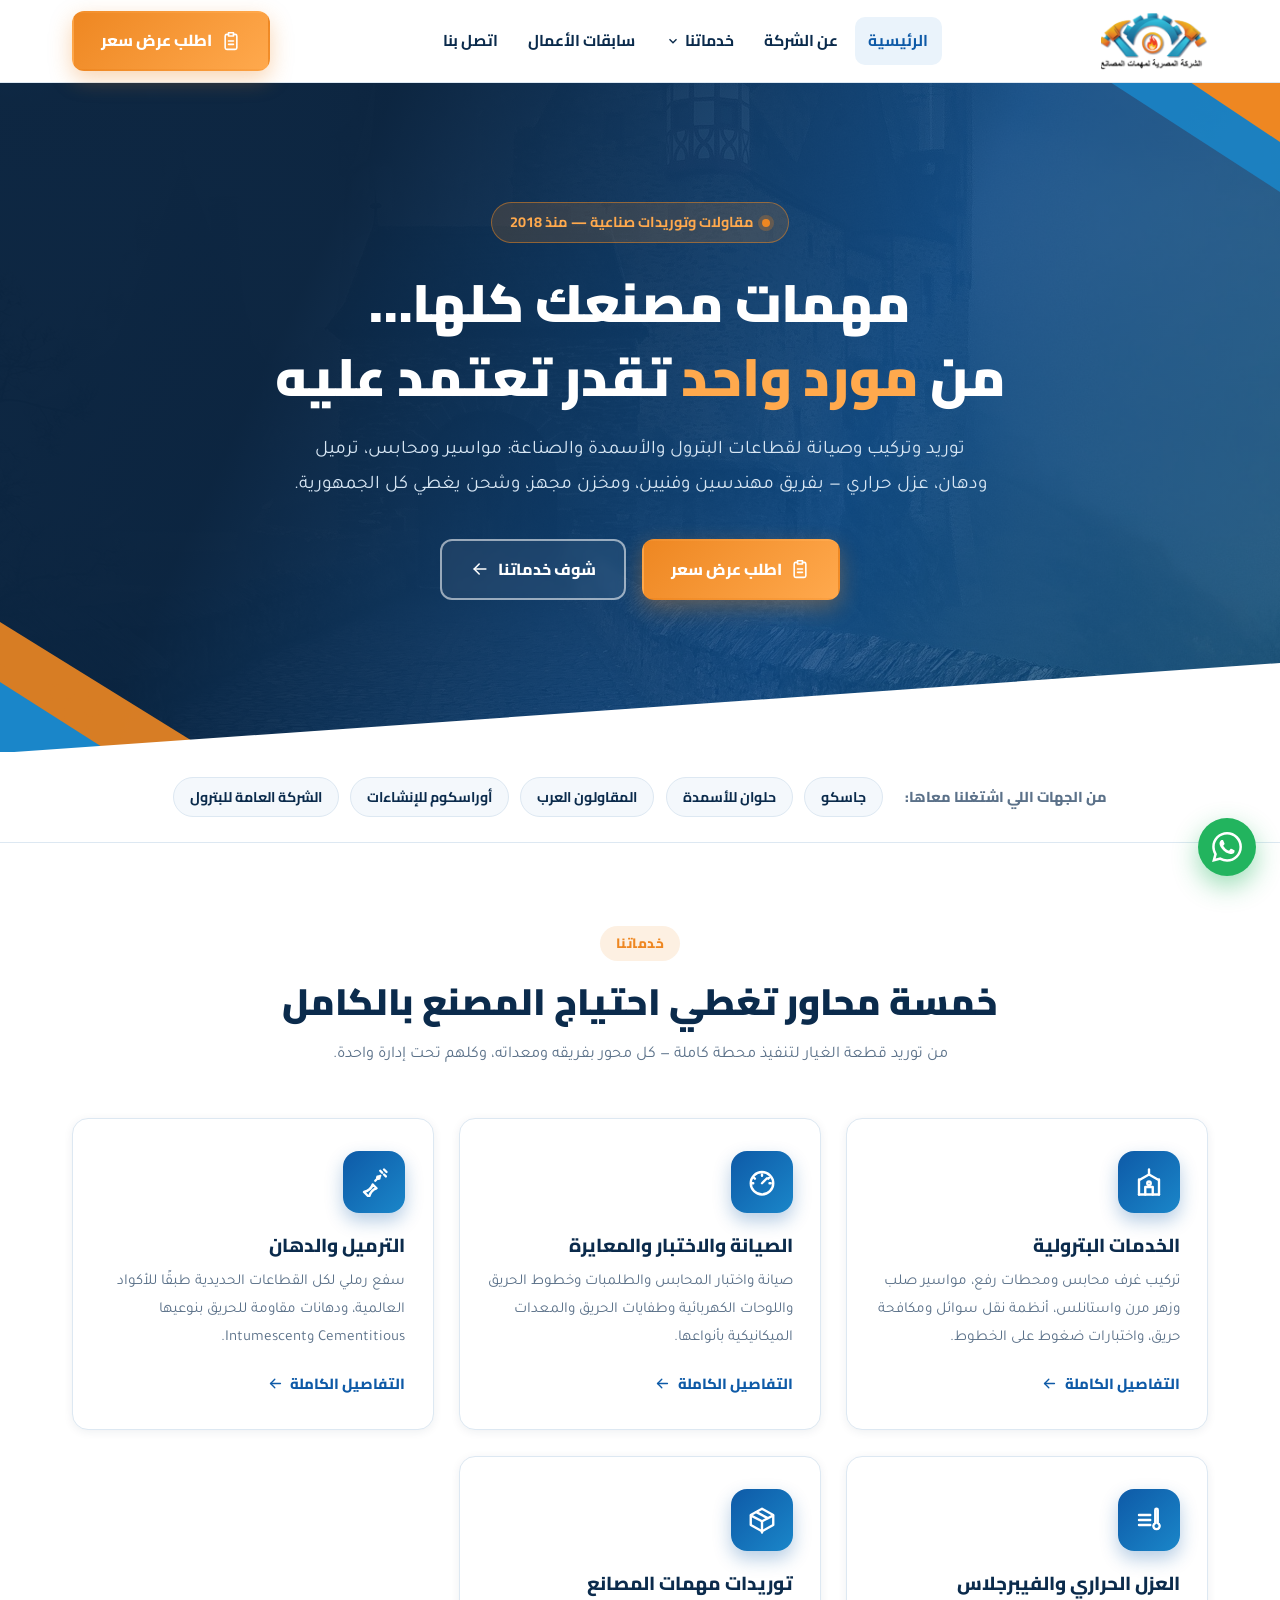
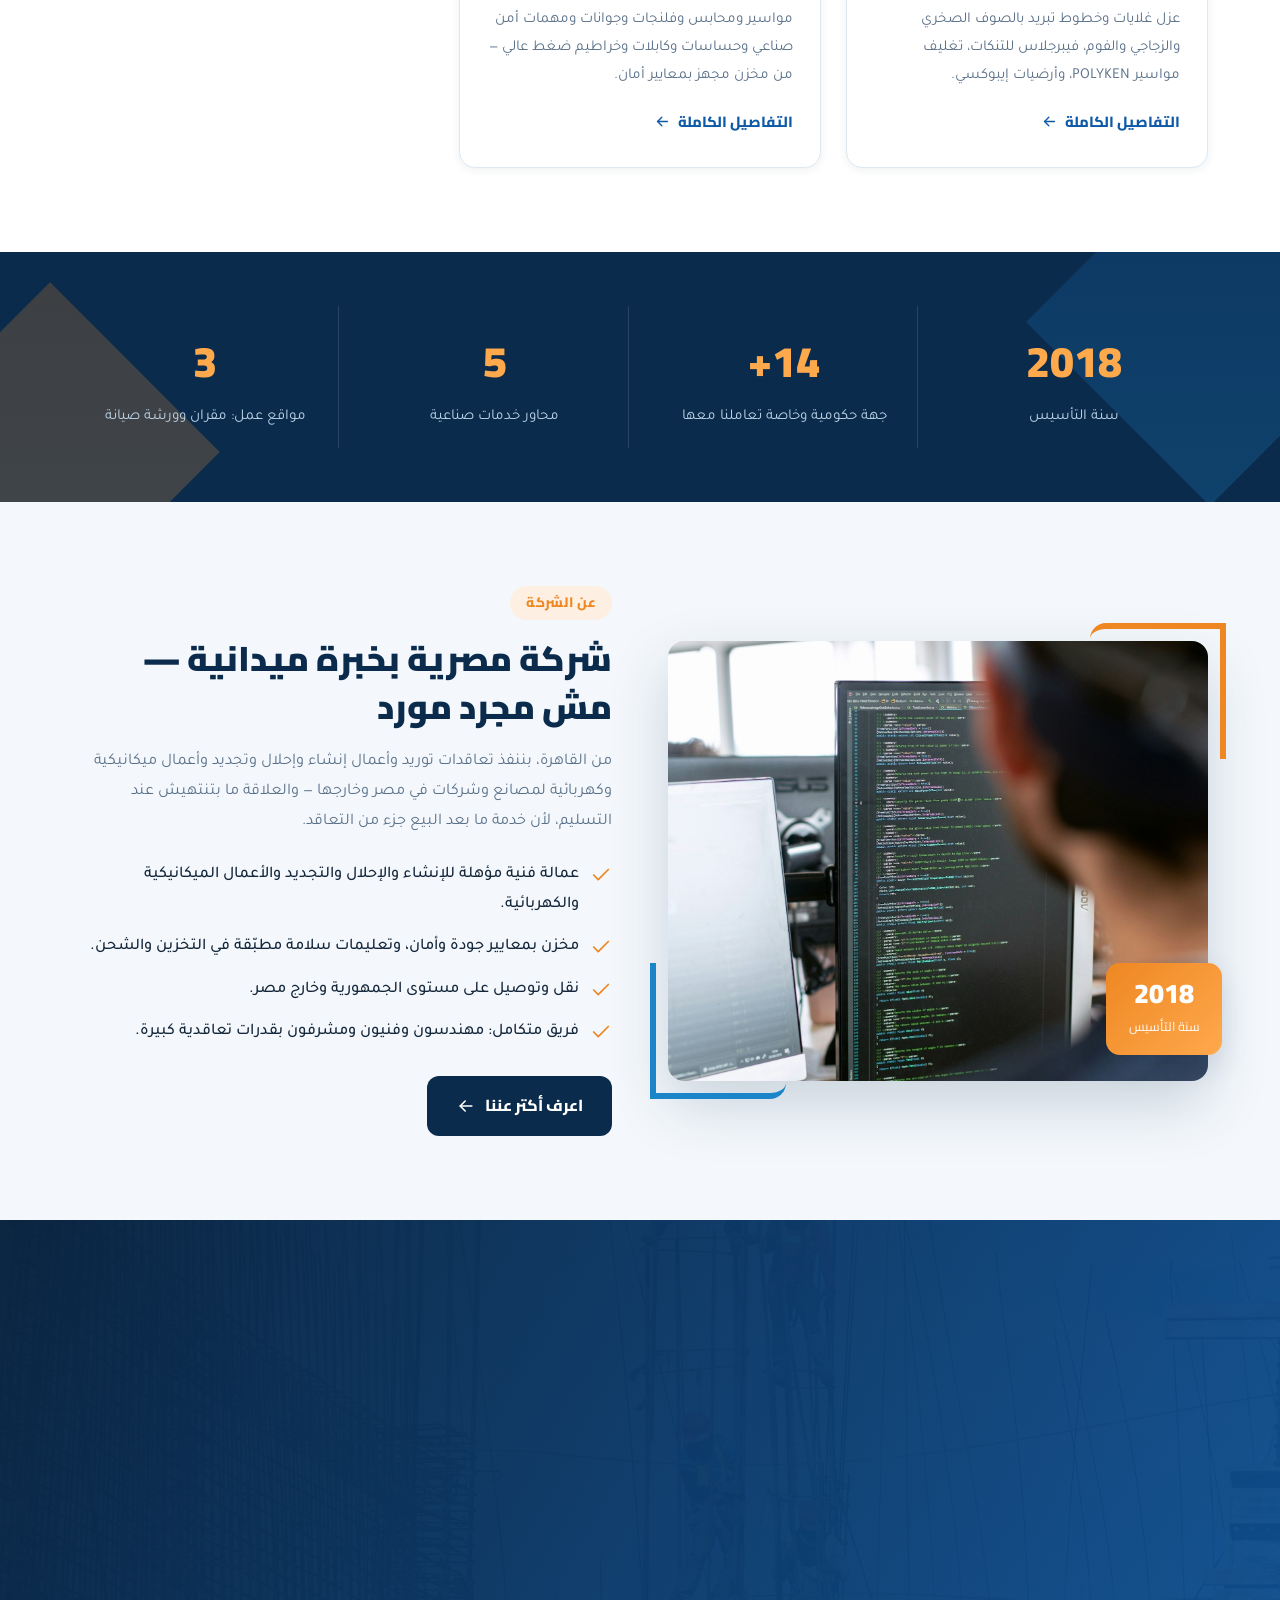
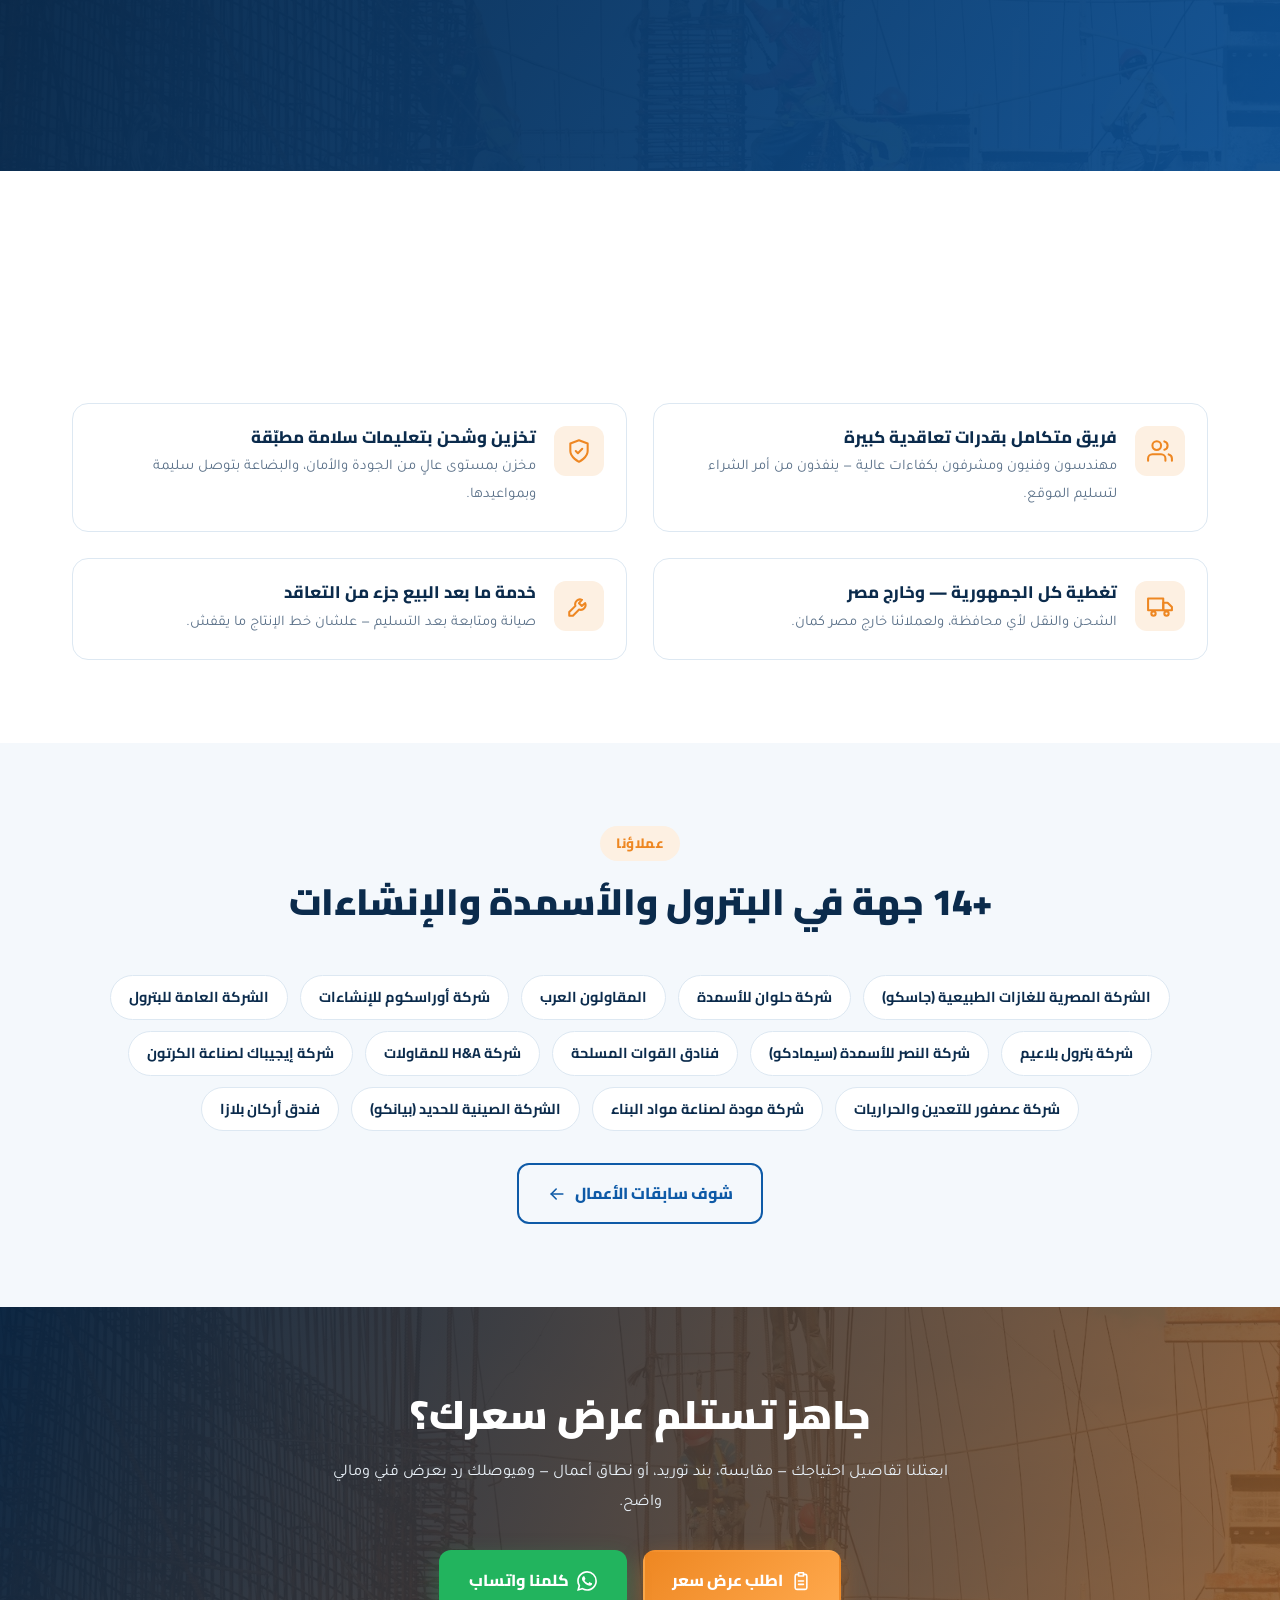
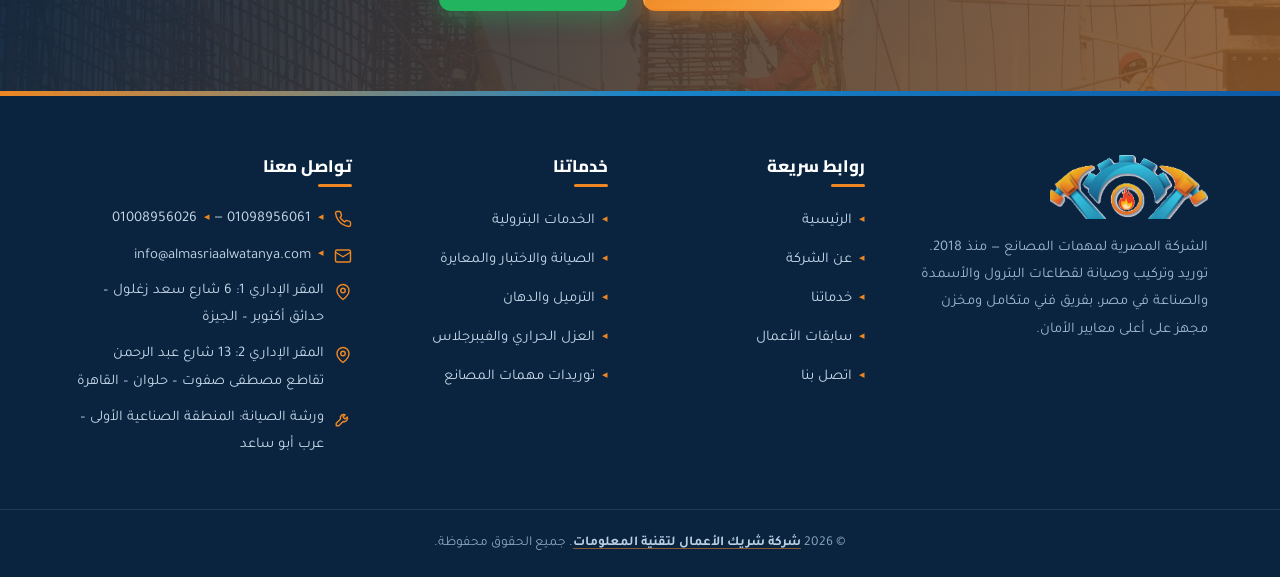
==== commit 7835b089: "design edits" ====
--- a/index.html
+++ b/index.html
@@ -34,16 +34,6 @@
 </head>
 <body>
 
-<div class="topbar">
-  <div class="container">
-    <div class="tb-group">
-      <a href="tel:+201098956061"><svg viewBox="0 0 24 24" fill="none" stroke="currentColor" stroke-width="1.9" stroke-linecap="round" stroke-linejoin="round" aria-hidden="true"><path d="M22 16.9v3a2 2 0 0 1-2.2 2 19.8 19.8 0 0 1-8.6-3.1 19.5 19.5 0 0 1-6-6A19.8 19.8 0 0 1 2.1 4.2 2 2 0 0 1 4.1 2h3a2 2 0 0 1 2 1.7c.13.96.36 1.9.7 2.8a2 2 0 0 1-.45 2.1L8.1 9.9a16 16 0 0 0 6 6l1.3-1.27a2 2 0 0 1 2.1-.45c.9.34 1.84.57 2.8.7A2 2 0 0 1 22 16.9z"/></svg> <bdo dir="ltr">01098956061</bdo></a>
-      <a href="tel:+201008956026"><svg viewBox="0 0 24 24" fill="none" stroke="currentColor" stroke-width="1.9" stroke-linecap="round" stroke-linejoin="round" aria-hidden="true"><path d="M22 16.9v3a2 2 0 0 1-2.2 2 19.8 19.8 0 0 1-8.6-3.1 19.5 19.5 0 0 1-6-6A19.8 19.8 0 0 1 2.1 4.2 2 2 0 0 1 4.1 2h3a2 2 0 0 1 2 1.7c.13.96.36 1.9.7 2.8a2 2 0 0 1-.45 2.1L8.1 9.9a16 16 0 0 0 6 6l1.3-1.27a2 2 0 0 1 2.1-.45c.9.34 1.84.57 2.8.7A2 2 0 0 1 22 16.9z"/></svg> <bdo dir="ltr">01008956026</bdo></a>
-      <a href="mailto:info@almasriaalwatanya.com"><svg viewBox="0 0 24 24" fill="none" stroke="currentColor" stroke-width="1.9" stroke-linecap="round" stroke-linejoin="round" aria-hidden="true"><rect x="2" y="4" width="20" height="16" rx="2"/><path d="M22 7l-10 6L2 7"/></svg> info@almasriaalwatanya.com</a>
-    </div>
-    <span class="tb-note">الجيزة · حلوان · عرب أبو ساعد — نخدم كل الجمهورية</span>
-  </div>
-</div>
 <header class="header">
   <div class="container">
     <a class="brand" href="index.html" aria-label="الشركة المصرية لمهمات المصانع — الرئيسية">
@@ -195,7 +185,7 @@
     <p>ابعتلنا تفاصيل احتياجك — مقايسة، بند توريد، أو نطاق أعمال — وهيوصلك رد بعرض فني ومالي واضح.</p>
     <div class="hero-cta">
       <a class="btn btn-orange" href="contact.html"><svg viewBox="0 0 24 24" fill="none" stroke="currentColor" stroke-width="1.9" stroke-linecap="round" stroke-linejoin="round" aria-hidden="true"><path d="M9 2h6v4H9z"/><path d="M9 4H7a2 2 0 0 0-2 2v14a2 2 0 0 0 2 2h10a2 2 0 0 0 2-2V6a2 2 0 0 0-2-2h-2"/><path d="M9 12h6M9 16h6"/></svg> اطلب عرض سعر</a>
-      <a class="btn btn-wa" href="https://wa.me/201098956061" target="_blank" rel="noopener"><svg viewBox="0 0 24 24" fill="none" stroke="currentColor" stroke-width="1.9" stroke-linecap="round" stroke-linejoin="round" aria-hidden="true"><path d="M12.05 2a9.9 9.9 0 0 0-8.5 15L2 22l5.2-1.5A9.9 9.9 0 1 0 12.05 2z"/><path d="M8.6 7.8c.2-.5.4-.5.6-.5h.5c.2 0 .4 0 .6.4l.9 2c.1.2 0 .4-.1.6l-.5.6c-.1.2-.2.4 0 .7a8 8 0 0 0 1.5 1.9 7.3 7.3 0 0 0 2.2 1.4c.3.1.5.1.6-.1l.7-.8c.2-.2.4-.2.6-.1l2 1c.3.1.5.2.5.4a2.7 2.7 0 0 1-.6 1.7c-.3.3-1.7 1.2-3.6.5a12.3 12.3 0 0 1-3.9-2.5 11.7 11.7 0 0 1-2.5-3.6c-.7-1.7-.1-3 .5-3.6z"/></svg> كلمنا واتساب</a>
+      <a class="btn btn-wa" href="https://wa.me/201098956061" target="_blank" rel="noopener"><svg viewBox="0 0 24 24" fill="currentColor" aria-hidden="true"><path d="M17.472 14.382c-.297-.149-1.758-.867-2.03-.967-.273-.099-.471-.148-.67.15-.197.297-.767.966-.94 1.164-.173.199-.347.223-.644.075-.297-.15-1.255-.463-2.39-1.475-.883-.788-1.48-1.761-1.653-2.059-.173-.297-.018-.458.13-.606.134-.133.298-.347.446-.52.149-.174.198-.298.298-.497.099-.198.05-.371-.025-.52-.075-.149-.669-1.612-.916-2.207-.242-.579-.487-.5-.669-.51-.173-.008-.371-.01-.57-.01-.198 0-.52.074-.792.372-.272.297-1.04 1.016-1.04 2.479 0 1.462 1.065 2.875 1.213 3.074.149.198 2.096 3.2 5.077 4.487.709.306 1.262.489 1.694.625.712.227 1.36.195 1.871.118.571-.085 1.758-.719 2.006-1.413.248-.694.248-1.289.173-1.413-.074-.124-.272-.198-.57-.347m-5.421 7.403h-.004a9.87 9.87 0 01-5.031-1.378l-.361-.214-3.741.982.998-3.648-.235-.374a9.86 9.86 0 01-1.51-5.26c.001-5.45 4.436-9.884 9.888-9.884 2.64 0 5.122 1.03 6.988 2.898a9.825 9.825 0 012.893 6.994c-.003 5.45-4.437 9.884-9.885 9.884m8.413-18.297A11.815 11.815 0 0012.05 0C5.495 0 .16 5.335.157 11.892c0 2.096.547 4.142 1.588 5.945L.057 24l6.305-1.654a11.882 11.882 0 005.683 1.448h.005c6.554 0 11.89-5.335 11.893-11.893a11.821 11.821 0 00-3.48-8.413z"/></svg> كلمنا واتساب</a>
     </div>
   </div>
 </section>
@@ -232,7 +222,7 @@
     <div class="container">© 2026 <a href="https://bp-eg.com" target="_blank" rel="noopener">شركة شريك الأعمال لتقنية المعلومات</a>. جميع الحقوق محفوظة.</div>
   </div>
 </footer>
-<a class="wa-float" href="https://wa.me/201098956061?text=%D8%A3%D9%87%D9%84%D8%A7%D9%8B%D8%8C%20%D8%B9%D8%A7%D9%8A%D8%B2%20%D8%A3%D8%B7%D9%84%D8%A8%20%D8%B9%D8%B1%D8%B6%20%D8%B3%D8%B9%D8%B1" aria-label="تواصل معنا على واتساب" target="_blank" rel="noopener"><svg viewBox="0 0 24 24" fill="none" stroke="currentColor" stroke-width="1.9" stroke-linecap="round" stroke-linejoin="round" aria-hidden="true"><path d="M12.05 2a9.9 9.9 0 0 0-8.5 15L2 22l5.2-1.5A9.9 9.9 0 1 0 12.05 2z"/><path d="M8.6 7.8c.2-.5.4-.5.6-.5h.5c.2 0 .4 0 .6.4l.9 2c.1.2 0 .4-.1.6l-.5.6c-.1.2-.2.4 0 .7a8 8 0 0 0 1.5 1.9 7.3 7.3 0 0 0 2.2 1.4c.3.1.5.1.6-.1l.7-.8c.2-.2.4-.2.6-.1l2 1c.3.1.5.2.5.4a2.7 2.7 0 0 1-.6 1.7c-.3.3-1.7 1.2-3.6.5a12.3 12.3 0 0 1-3.9-2.5 11.7 11.7 0 0 1-2.5-3.6c-.7-1.7-.1-3 .5-3.6z"/></svg></a>
+<a class="wa-float" href="https://wa.me/201098956061?text=%D8%A3%D9%87%D9%84%D8%A7%D9%8B%D8%8C%20%D8%B9%D8%A7%D9%8A%D8%B2%20%D8%A3%D8%B7%D9%84%D8%A8%20%D8%B9%D8%B1%D8%B6%20%D8%B3%D8%B9%D8%B1" aria-label="تواصل معنا على واتساب" target="_blank" rel="noopener"><svg viewBox="0 0 24 24" fill="currentColor" aria-hidden="true"><path d="M17.472 14.382c-.297-.149-1.758-.867-2.03-.967-.273-.099-.471-.148-.67.15-.197.297-.767.966-.94 1.164-.173.199-.347.223-.644.075-.297-.15-1.255-.463-2.39-1.475-.883-.788-1.48-1.761-1.653-2.059-.173-.297-.018-.458.13-.606.134-.133.298-.347.446-.52.149-.174.198-.298.298-.497.099-.198.05-.371-.025-.52-.075-.149-.669-1.612-.916-2.207-.242-.579-.487-.5-.669-.51-.173-.008-.371-.01-.57-.01-.198 0-.52.074-.792.372-.272.297-1.04 1.016-1.04 2.479 0 1.462 1.065 2.875 1.213 3.074.149.198 2.096 3.2 5.077 4.487.709.306 1.262.489 1.694.625.712.227 1.36.195 1.871.118.571-.085 1.758-.719 2.006-1.413.248-.694.248-1.289.173-1.413-.074-.124-.272-.198-.57-.347m-5.421 7.403h-.004a9.87 9.87 0 01-5.031-1.378l-.361-.214-3.741.982.998-3.648-.235-.374a9.86 9.86 0 01-1.51-5.26c.001-5.45 4.436-9.884 9.888-9.884 2.64 0 5.122 1.03 6.988 2.898a9.825 9.825 0 012.893 6.994c-.003 5.45-4.437 9.884-9.885 9.884m8.413-18.297A11.815 11.815 0 0012.05 0C5.495 0 .16 5.335.157 11.892c0 2.096.547 4.142 1.588 5.945L.057 24l6.305-1.654a11.882 11.882 0 005.683 1.448h.005c6.554 0 11.89-5.335 11.893-11.893a11.821 11.821 0 00-3.48-8.413z"/></svg></a>
 <script src="assets/js/main.js" defer></script>
 </body>
 </html>
--- a/assets/css/style.css
+++ b/assets/css/style.css
@@ -45,16 +45,6 @@
 .btn-line:hover{background:var(--blue);color:#fff}
 .btn-wa{background:#22b45e;color:#fff;box-shadow:0 8px 22px rgba(34,180,94,.35)}
 .btn-wa:hover{transform:translateY(-3px);box-shadow:0 14px 30px rgba(34,180,94,.5)}
-
-/* ---------- Top bar ---------- */
-.topbar{background:var(--navy-3);color:#cfe0ef;font-size:.85rem;position:relative;z-index:60}
-.topbar .container{display:flex;justify-content:space-between;align-items:center;min-height:40px;gap:1rem;flex-wrap:wrap}
-.topbar a{display:inline-flex;align-items:center;gap:.35rem;transition:.2s}
-.topbar a:hover{color:var(--orange-l)}
-.topbar svg{width:15px;height:15px;color:var(--orange)}
-.topbar .tb-group{display:flex;gap:1.2rem;flex-wrap:wrap}
-.tb-note{color:#8fb3d4}
-@media(max-width:640px){.tb-note{display:none}}
 
 /* ---------- Header ---------- */
 .header{position:sticky;top:0;background:rgba(255,255,255,.94);backdrop-filter:blur(12px);
@@ -96,7 +86,10 @@
 .burger.open span:nth-child(2){opacity:0}
 .burger.open span:nth-child(3){transform:translateY(-8px) rotate(-45deg)}
 @media(max-width:1080px){
-  .nav{position:fixed;inset:0;top:0;background:var(--navy);flex-direction:column;justify-content:flex-start;
+  /* backdrop-filter would make .header a containing block for the fixed drawer,
+     clipping it to the header's own box — the bar is 94% opaque anyway */
+  .header{backdrop-filter:none}
+  .nav{position:fixed;inset:0;top:0;background:#000;flex-direction:column;justify-content:flex-start;
     align-items:stretch;padding:110px 26px 40px;gap:.3rem;transform:translateX(100%);transition:.35s;
     z-index:49;overflow-y:auto}
   .nav.open{transform:translateX(0)}
@@ -117,6 +110,7 @@
   .dropdown a.all:hover{background:rgba(238,135,34,.16);color:var(--orange-l)}
   .dropdown a.all:hover svg{color:var(--orange-l)}
   .burger{display:block;position:relative;z-index:51}
+  .burger.open span{background:#fff}
   .header-cta .btn{display:none}
   .header-cta .burger{display:block}
 }
@@ -359,8 +353,16 @@
 .footer::before{content:"";position:absolute;top:0;inset-inline:0;height:5px;
   background:linear-gradient(90deg,var(--orange),var(--cyan),var(--blue))}
 .fgrid{display:grid;grid-template-columns:1.4fr 1fr 1fr 1.3fr;gap:2.6rem;padding:4rem 0 2.6rem}
-@media(max-width:980px){.fgrid{grid-template-columns:1fr 1fr}}
-@media(max-width:600px){.fgrid{grid-template-columns:1fr}}
+/* على الشاشات الصغيرة: "روابط سريعة" و"خدماتنا" جنب بعض في صفين،
+   والبراند وبيانات التواصل بعرض كامل */
+@media(max-width:980px){
+  .fgrid{grid-template-columns:1fr 1fr;gap:2rem}
+  .fgrid>.fbrand,.fgrid>div:last-child{grid-column:1/-1}
+}
+@media(max-width:600px){
+  .fgrid{gap:1.7rem 1.1rem;padding:3rem 0 2rem}
+  .footer ul a{font-size:.88rem}
+}
 .footer .fbrand img{height:64px;margin-bottom:1rem}
 .footer .fbrand p{font-size:.92rem;color:#9db7cd}
 .footer h4{color:#fff;font-size:1.05rem;font-weight:800;margin-bottom:1.1rem;position:relative;padding-bottom:.55rem}
@@ -374,16 +376,25 @@
 .fcontact a:hover{color:var(--orange-l)}
 .fcontact bdo{unicode-bidi:bidi-override;direction:ltr}
 .fbottom{border-top:1px solid rgba(255,255,255,.1);padding:1.3rem 0;text-align:center;font-size:.85rem;color:#8aa5be}
-.fbottom a{color:#b9cfe2;font-weight:700}
-.fbottom a:hover{color:var(--orange-l)}
+.fbottom a{color:#b9cfe2;font-weight:700;text-decoration:underline;text-underline-offset:3px;
+  text-decoration-color:rgba(238,135,34,.55);transition:.2s}
+.fbottom a:hover{color:var(--orange-l);text-decoration-color:var(--orange-l)}
+/* مساحة تحت السطر الأخير عشان زرار الواتساب العائم مايغطيهوش */
+@media(max-width:1080px){.fbottom{padding-bottom:5.5rem}}
 
 /* ---------- WhatsApp float ---------- */
-.wa-float{position:fixed;bottom:24px;inset-inline-start:24px;z-index:70;width:58px;height:58px;border-radius:50%;
+.wa-float{position:fixed;z-index:70;width:58px;height:58px;border-radius:50%;
+  bottom:calc(24px + env(safe-area-inset-bottom));
+  inset-inline-start:calc(24px + env(safe-area-inset-left));
   background:#22b45e;color:#fff;display:grid;place-items:center;box-shadow:0 10px 26px rgba(34,180,94,.45);
-  transition:.3s;animation:waPop .6s .8s backwards}
+  transition:transform .3s,opacity .25s,visibility .25s;animation:waPop .6s .8s backwards}
 .wa-float:hover{transform:scale(1.12) rotate(6deg)}
+.wa-float:focus-visible{outline:3px solid #fff;outline-offset:3px}
 .wa-float svg{width:30px;height:30px}
+/* الزرار مايعومش فوق قائمة الموبايل وهي مفتوحة */
+body.nav-open .wa-float{opacity:0;visibility:hidden;pointer-events:none;transform:scale(.7)}
 @keyframes waPop{from{transform:scale(0)}}
+@media(prefers-reduced-motion:reduce){.wa-float{animation:none}}
 
 /* ---------- Reveal on scroll ---------- */
 .rv{opacity:0;transform:translateY(28px);transition:opacity .7s ease,transform .7s ease}
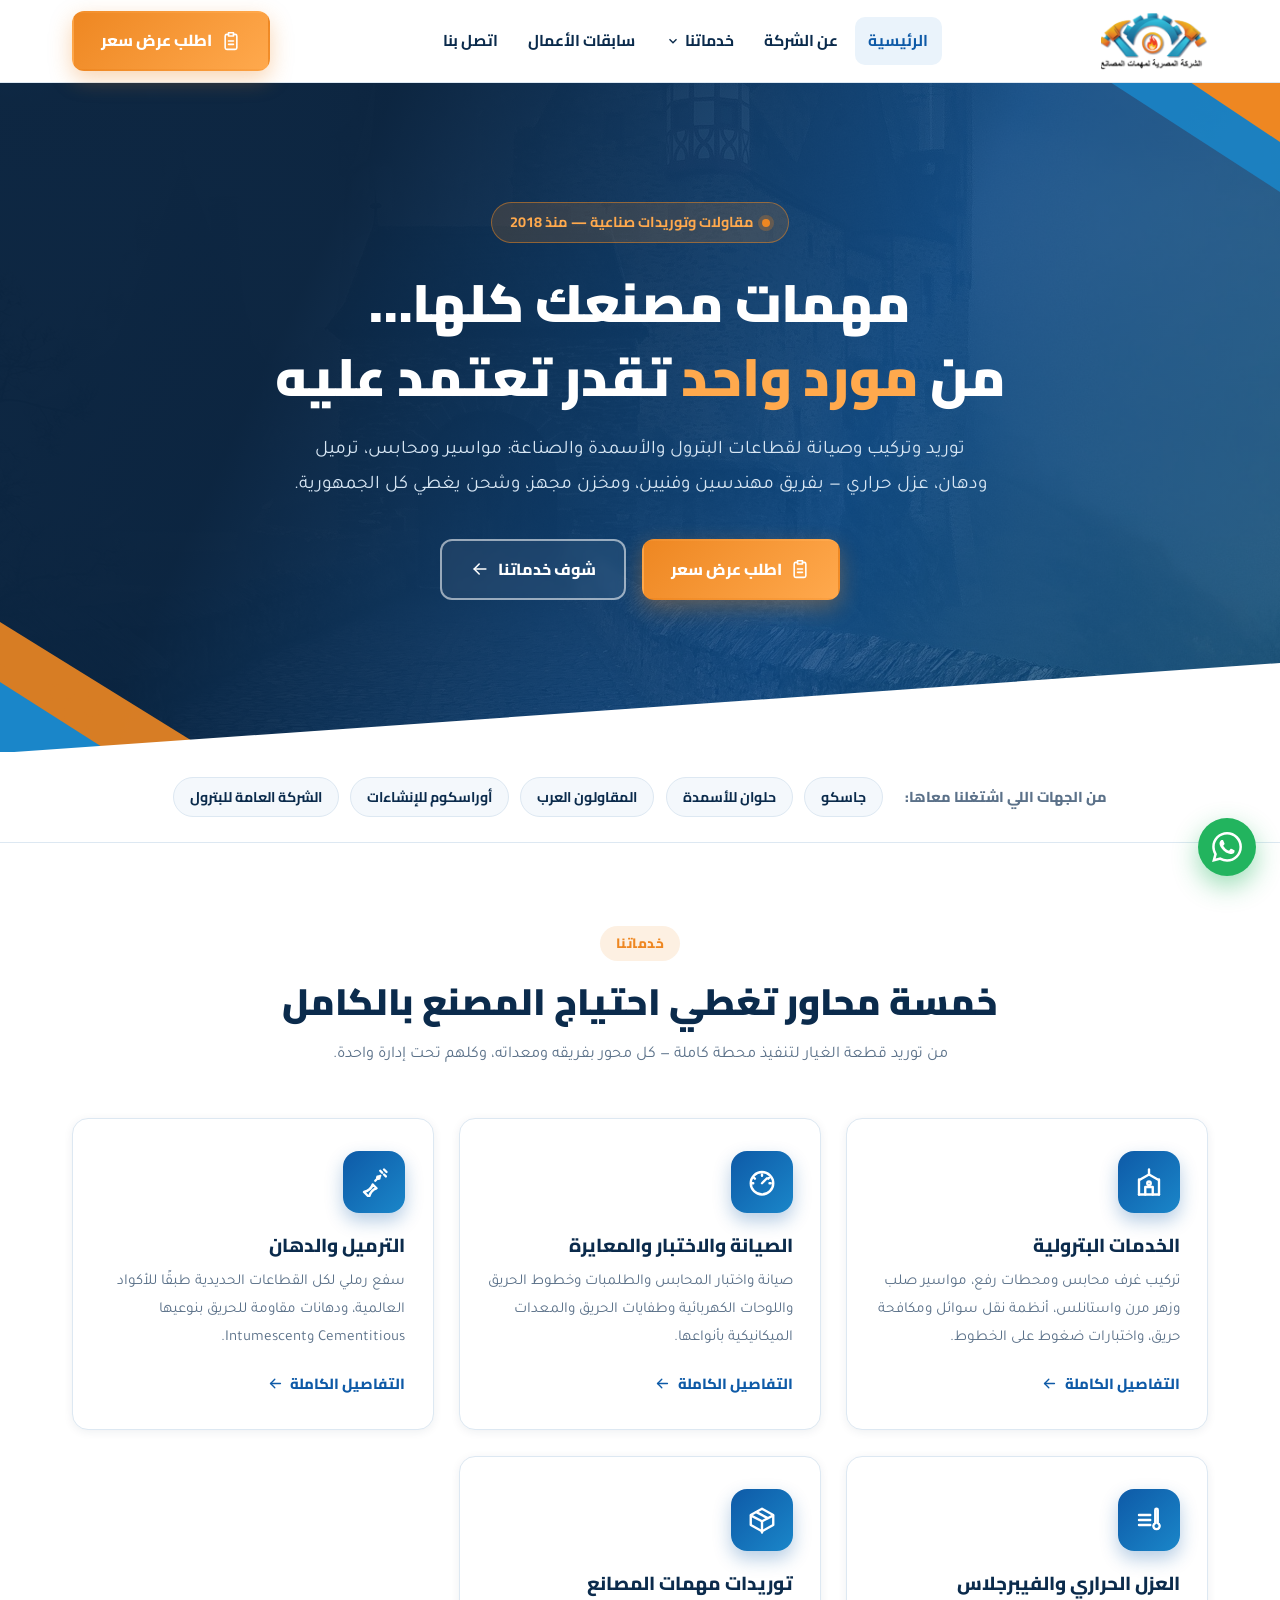
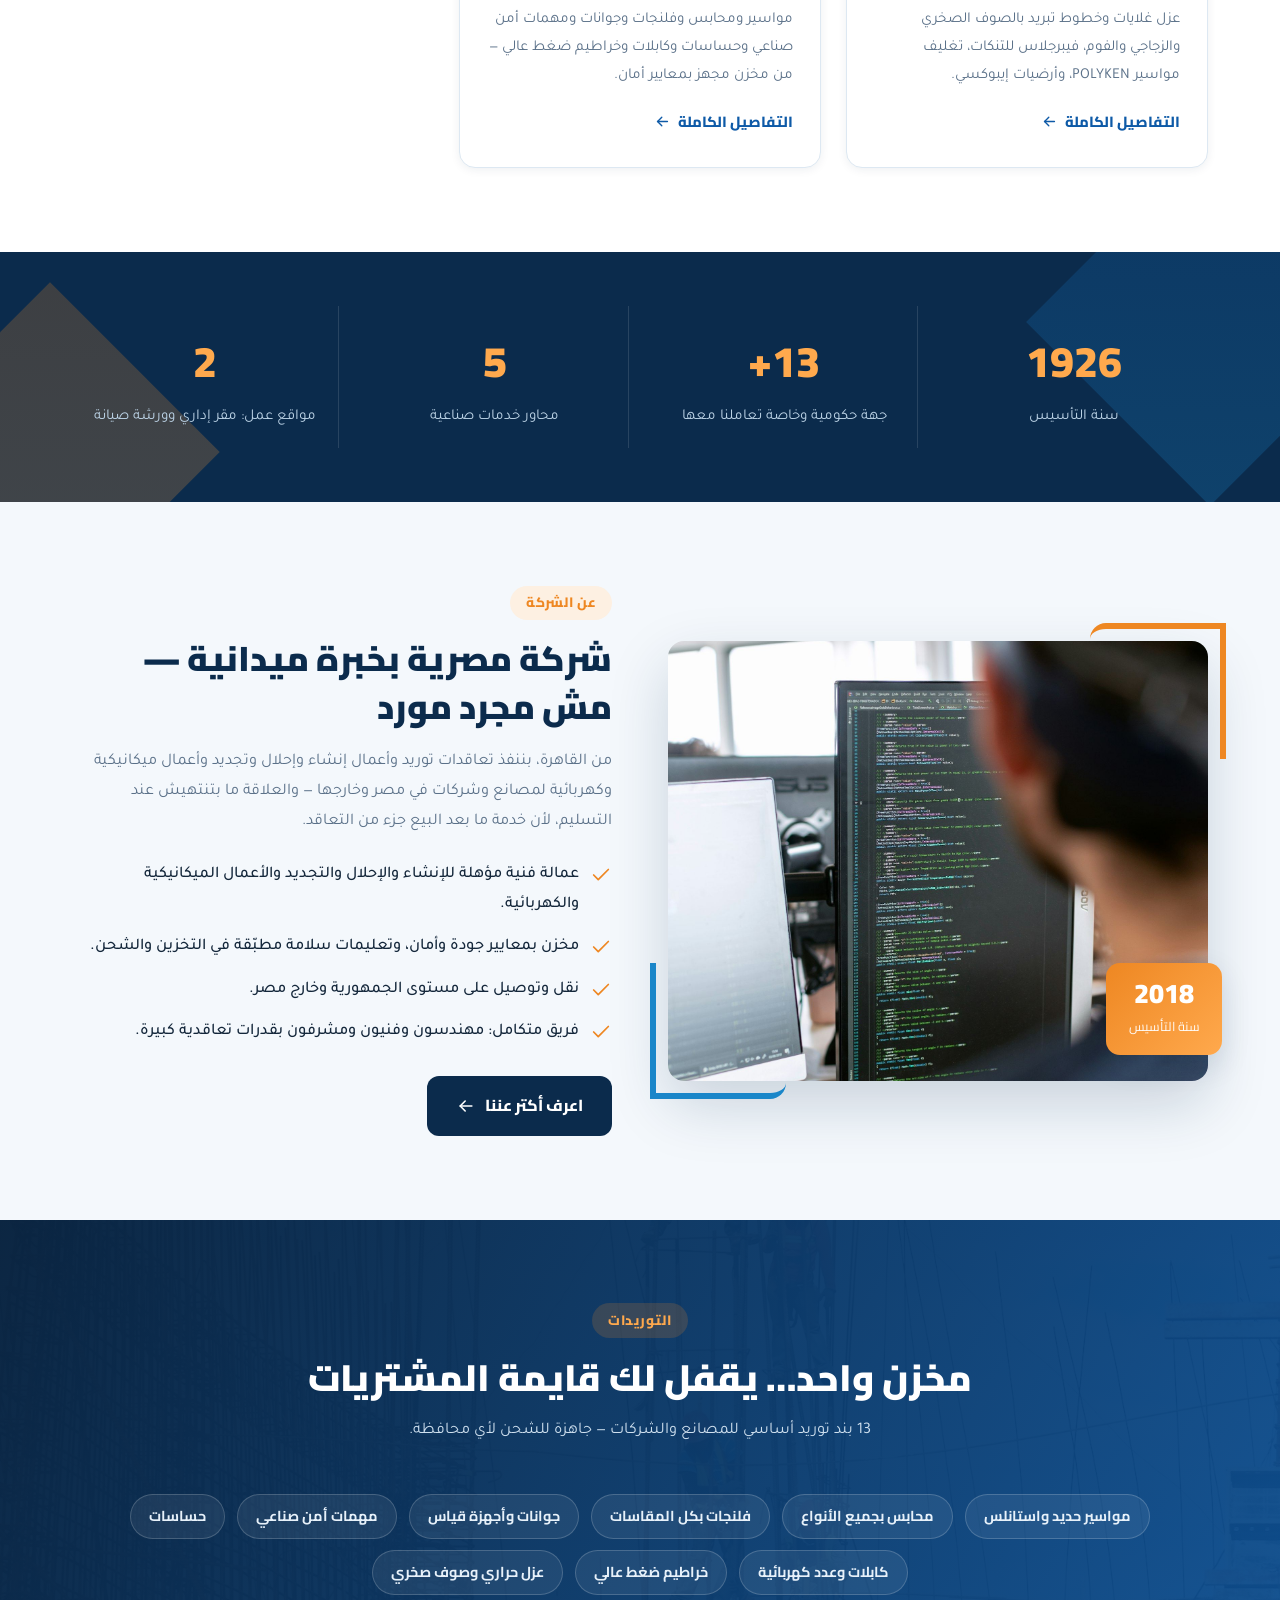
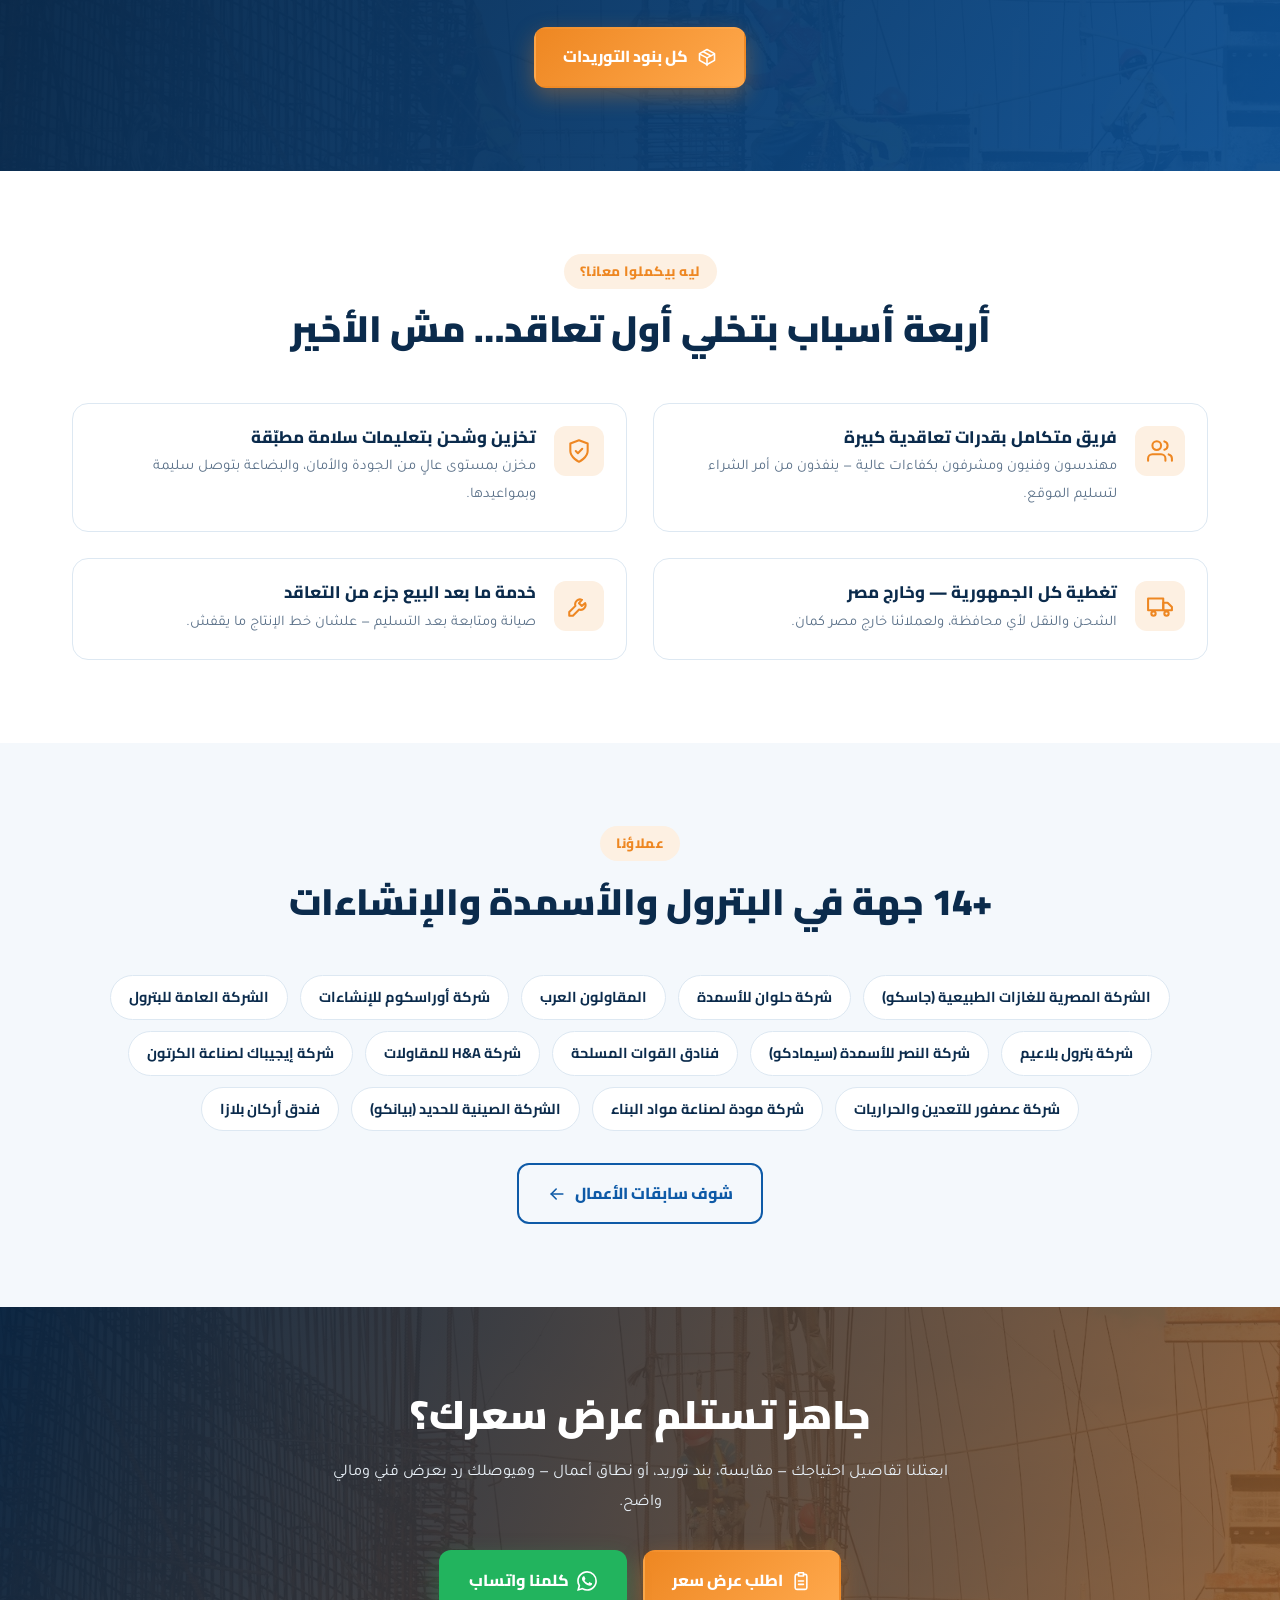
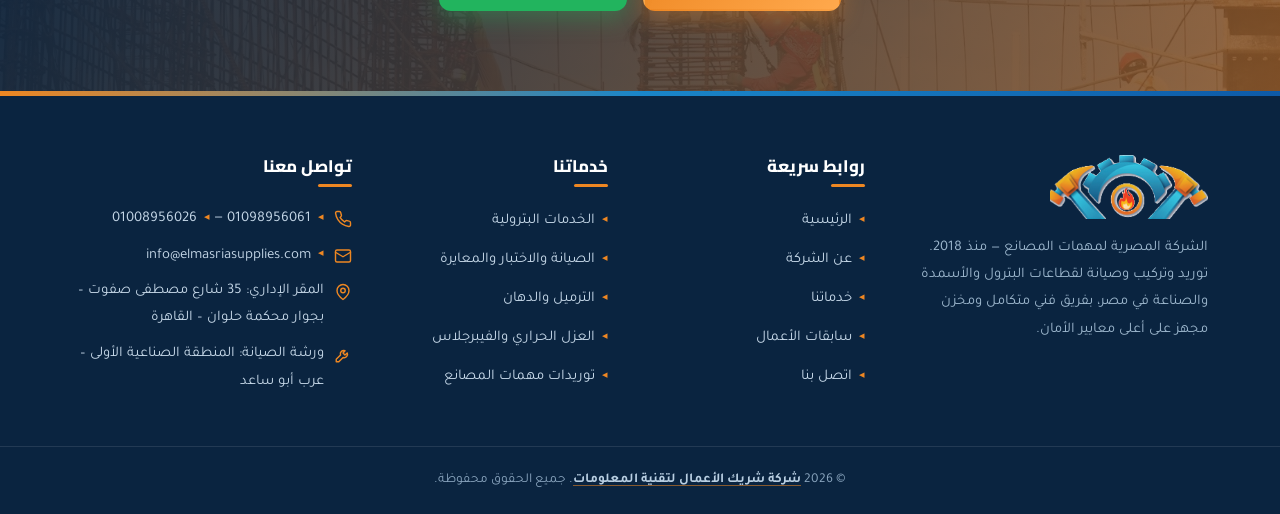
==== commit bdaa2140: "infro changing" ====
--- a/index.html
+++ b/index.html
@@ -15,21 +15,24 @@
 <meta property="og:title" content="الشركة المصرية لمهمات المصانع | توريدات وخدمات صناعية في مصر">
 <meta property="og:description" content="توريد وتركيب وصيانة مهمات المصانع في مصر منذ 2018: مواسير ومحابس، خدمات بترولية، ترميل ودهان، وعزل حراري — لقطاعات البترول والأسمدة والكهرباء.">
 <meta property="og:url" content="https://elmasriasupplies.com/">
-<meta property="og:image" content="https://elmasriasupplies.com/assets/img/og-cover.jpg">
+<meta property="og:image" content="https://elmasriasupplies.com/assets/img/og-cover-v2.jpg">
 <meta property="og:image:width" content="1200">
 <meta property="og:image:height" content="630">
+<meta property="og:image:type" content="image/jpeg">
+<meta property="og:image:alt" content="الشركة المصرية لمهمات المصانع — توريد وتركيب وصيانة لقطاعات البترول والأسمدة والصناعة">
 <meta name="twitter:card" content="summary_large_image">
 <meta name="twitter:title" content="الشركة المصرية لمهمات المصانع | توريدات وخدمات صناعية في مصر">
 <meta name="twitter:description" content="توريد وتركيب وصيانة مهمات المصانع في مصر منذ 2018: مواسير ومحابس، خدمات بترولية، ترميل ودهان، وعزل حراري — لقطاعات البترول والأسمدة والكهرباء.">
-<meta name="twitter:image" content="https://elmasriasupplies.com/assets/img/og-cover.jpg">
+<meta name="twitter:image" content="https://elmasriasupplies.com/assets/img/og-cover-v2.jpg">
 <link rel="icon" type="image/png" sizes="32x32" href="assets/img/favicon-32.png">
 <link rel="icon" type="image/png" sizes="192x192" href="assets/img/favicon-192.png">
 <link rel="apple-touch-icon" href="assets/img/favicon-192.png">
 <link rel="preconnect" href="https://fonts.googleapis.com">
 <link rel="preconnect" href="https://fonts.gstatic.com" crossorigin>
 <link href="https://fonts.googleapis.com/css2?family=Cairo:wght@600;700;800;900&family=Tajawal:wght@400;500;700&display=swap" rel="stylesheet">
-<link rel="stylesheet" href="assets/css/style.css">
-<script type="application/ld+json">{"@context": "https://schema.org", "@type": "Organization", "@id": "https://elmasriasupplies.com/#org", "name": "الشركة المصرية لمهمات المصانع", "alternateName": "Egyptian Company for Factory Supplies", "url": "https://elmasriasupplies.com/", "logo": "https://elmasriasupplies.com/assets/img/logo.png", "image": "https://elmasriasupplies.com/assets/img/og-cover.jpg", "email": "info@almasriaalwatanya.com", "telephone": "+201098956061", "foundingDate": "2018", "address": {"@type": "PostalAddress", "streetAddress": "6 شارع سعد زغلول، حدائق أكتوبر", "addressLocality": "الجيزة", "addressCountry": "EG"}, "contactPoint": [{"@type": "ContactPoint", "telephone": "+201098956061", "contactType": "sales", "availableLanguage": ["ar"]}, {"@type": "ContactPoint", "telephone": "+201008956026", "contactType": "customer service", "availableLanguage": ["ar"]}], "areaServed": "EG"}</script>
+<link rel="preload" as="image" href="assets/img/hero-industrial-egypt.jpg" fetchpriority="high">
+<link rel="stylesheet" href="assets/css/style.css?v=3105556b">
+<script type="application/ld+json">{"@context": "https://schema.org", "@type": "Organization", "@id": "https://elmasriasupplies.com/#org", "name": "الشركة المصرية لمهمات المصانع", "alternateName": "Egyptian Company for Factory Supplies", "url": "https://elmasriasupplies.com/", "logo": "https://elmasriasupplies.com/assets/img/logo.png", "image": "https://elmasriasupplies.com/assets/img/og-cover-v2.jpg", "email": "info@elmasriasupplies.com", "telephone": "+201098956061", "foundingDate": "2018", "address": {"@type": "PostalAddress", "streetAddress": "35 شارع مصطفى صفوت، بجوار محكمة حلوان", "addressLocality": "القاهرة", "addressCountry": "EG"}, "contactPoint": [{"@type": "ContactPoint", "telephone": "+201098956061", "contactType": "sales", "availableLanguage": ["ar"]}, {"@type": "ContactPoint", "telephone": "+201008956026", "contactType": "customer service", "availableLanguage": ["ar"]}], "areaServed": "EG"}</script>
 <script type="application/ld+json">{"@context": "https://schema.org", "@type": "WebSite", "name": "الشركة المصرية لمهمات المصانع", "url": "https://elmasriasupplies.com/", "inLanguage": "ar"}</script>
 </head>
 <body>
@@ -115,7 +118,7 @@
     <div class="stat rv"><b data-count="2018">0</b><span>سنة التأسيس</span></div>
     <div class="stat rv d1"><b data-count="14" data-suffix="+">0</b><span>جهة حكومية وخاصة تعاملنا معها</span></div>
     <div class="stat rv d2"><b data-count="5">0</b><span>محاور خدمات صناعية</span></div>
-    <div class="stat rv d3"><b data-count="3">0</b><span>مواقع عمل: مقران وورشة صيانة</span></div>
+    <div class="stat rv d3"><b data-count="2">0</b><span>مواقع عمل: مقر إداري وورشة صيانة</span></div>
   </div>
 </section>
 
@@ -210,9 +213,8 @@
         <h4>تواصل معنا</h4>
         <ul class="fcontact">
           <li><svg viewBox="0 0 24 24" fill="none" stroke="currentColor" stroke-width="1.9" stroke-linecap="round" stroke-linejoin="round" aria-hidden="true"><path d="M22 16.9v3a2 2 0 0 1-2.2 2 19.8 19.8 0 0 1-8.6-3.1 19.5 19.5 0 0 1-6-6A19.8 19.8 0 0 1 2.1 4.2 2 2 0 0 1 4.1 2h3a2 2 0 0 1 2 1.7c.13.96.36 1.9.7 2.8a2 2 0 0 1-.45 2.1L8.1 9.9a16 16 0 0 0 6 6l1.3-1.27a2 2 0 0 1 2.1-.45c.9.34 1.84.57 2.8.7A2 2 0 0 1 22 16.9z"/></svg> <span><a href="tel:+201098956061"><bdo dir="ltr">01098956061</bdo></a> — <a href="tel:+201008956026"><bdo dir="ltr">01008956026</bdo></a></span></li>
-          <li><svg viewBox="0 0 24 24" fill="none" stroke="currentColor" stroke-width="1.9" stroke-linecap="round" stroke-linejoin="round" aria-hidden="true"><rect x="2" y="4" width="20" height="16" rx="2"/><path d="M22 7l-10 6L2 7"/></svg> <a href="mailto:info@almasriaalwatanya.com">info@almasriaalwatanya.com</a></li>
-          <li><svg viewBox="0 0 24 24" fill="none" stroke="currentColor" stroke-width="1.9" stroke-linecap="round" stroke-linejoin="round" aria-hidden="true"><path d="M20 10c0 6-8 12-8 12S4 16 4 10a8 8 0 1 1 16 0z"/><circle cx="12" cy="10" r="3"/></svg> <span>المقر الإداري 1: 6 شارع سعد زغلول – حدائق أكتوبر – الجيزة</span></li>
-          <li><svg viewBox="0 0 24 24" fill="none" stroke="currentColor" stroke-width="1.9" stroke-linecap="round" stroke-linejoin="round" aria-hidden="true"><path d="M20 10c0 6-8 12-8 12S4 16 4 10a8 8 0 1 1 16 0z"/><circle cx="12" cy="10" r="3"/></svg> <span>المقر الإداري 2: 13 شارع عبد الرحمن تقاطع مصطفى صفوت – حلوان – القاهرة</span></li>
+          <li><svg viewBox="0 0 24 24" fill="none" stroke="currentColor" stroke-width="1.9" stroke-linecap="round" stroke-linejoin="round" aria-hidden="true"><rect x="2" y="4" width="20" height="16" rx="2"/><path d="M22 7l-10 6L2 7"/></svg> <a href="mailto:info@elmasriasupplies.com">info@elmasriasupplies.com</a></li>
+          <li><svg viewBox="0 0 24 24" fill="none" stroke="currentColor" stroke-width="1.9" stroke-linecap="round" stroke-linejoin="round" aria-hidden="true"><path d="M20 10c0 6-8 12-8 12S4 16 4 10a8 8 0 1 1 16 0z"/><circle cx="12" cy="10" r="3"/></svg> <span>المقر الإداري: 35 شارع مصطفى صفوت – بجوار محكمة حلوان – القاهرة</span></li>
           <li><svg viewBox="0 0 24 24" fill="none" stroke="currentColor" stroke-width="1.9" stroke-linecap="round" stroke-linejoin="round" aria-hidden="true"><path d="M14.7 6.3a4.5 4.5 0 0 0-6 5.6L3 17.6V21h3.4l5.7-5.7a4.5 4.5 0 0 0 5.6-6L14.6 12l-2.6-2.6 2.7-3.1z"/></svg> <span>ورشة الصيانة: المنطقة الصناعية الأولى – عرب أبو ساعد</span></li>
         </ul>
       </div>
@@ -223,6 +225,6 @@
   </div>
 </footer>
 <a class="wa-float" href="https://wa.me/201098956061?text=%D8%A3%D9%87%D9%84%D8%A7%D9%8B%D8%8C%20%D8%B9%D8%A7%D9%8A%D8%B2%20%D8%A3%D8%B7%D9%84%D8%A8%20%D8%B9%D8%B1%D8%B6%20%D8%B3%D8%B9%D8%B1" aria-label="تواصل معنا على واتساب" target="_blank" rel="noopener"><svg viewBox="0 0 24 24" fill="currentColor" aria-hidden="true"><path d="M17.472 14.382c-.297-.149-1.758-.867-2.03-.967-.273-.099-.471-.148-.67.15-.197.297-.767.966-.94 1.164-.173.199-.347.223-.644.075-.297-.15-1.255-.463-2.39-1.475-.883-.788-1.48-1.761-1.653-2.059-.173-.297-.018-.458.13-.606.134-.133.298-.347.446-.52.149-.174.198-.298.298-.497.099-.198.05-.371-.025-.52-.075-.149-.669-1.612-.916-2.207-.242-.579-.487-.5-.669-.51-.173-.008-.371-.01-.57-.01-.198 0-.52.074-.792.372-.272.297-1.04 1.016-1.04 2.479 0 1.462 1.065 2.875 1.213 3.074.149.198 2.096 3.2 5.077 4.487.709.306 1.262.489 1.694.625.712.227 1.36.195 1.871.118.571-.085 1.758-.719 2.006-1.413.248-.694.248-1.289.173-1.413-.074-.124-.272-.198-.57-.347m-5.421 7.403h-.004a9.87 9.87 0 01-5.031-1.378l-.361-.214-3.741.982.998-3.648-.235-.374a9.86 9.86 0 01-1.51-5.26c.001-5.45 4.436-9.884 9.888-9.884 2.64 0 5.122 1.03 6.988 2.898a9.825 9.825 0 012.893 6.994c-.003 5.45-4.437 9.884-9.885 9.884m8.413-18.297A11.815 11.815 0 0012.05 0C5.495 0 .16 5.335.157 11.892c0 2.096.547 4.142 1.588 5.945L.057 24l6.305-1.654a11.882 11.882 0 005.683 1.448h.005c6.554 0 11.89-5.335 11.893-11.893a11.821 11.821 0 00-3.48-8.413z"/></svg></a>
-<script src="assets/js/main.js" defer></script>
+<script src="assets/js/main.js?v=d355eeb1" defer></script>
 </body>
 </html>
--- a/assets/css/style.css
+++ b/assets/css/style.css
@@ -89,28 +89,38 @@
   /* backdrop-filter would make .header a containing block for the fixed drawer,
      clipping it to the header's own box — the bar is 94% opaque anyway */
   .header{backdrop-filter:none}
-  .nav{position:fixed;inset:0;top:0;background:#000;flex-direction:column;justify-content:flex-start;
-    align-items:stretch;padding:110px 26px 40px;gap:.3rem;transform:translateX(100%);transition:.35s;
-    z-index:49;overflow-y:auto}
+  /* لوح أبيض بطول الصفحة كلها + طبقة تظليل على باقي الشاشة */
+  .nav{position:fixed;inset-block:0;inset-inline-start:0;width:min(86vw,380px);
+    background:#fff;flex-direction:column;justify-content:flex-start;
+    align-items:stretch;padding:104px 20px 40px;gap:.25rem;transform:translateX(100%);
+    transition:transform .35s cubic-bezier(.4,0,.2,1);
+    z-index:49;overflow-y:auto;overscroll-behavior:contain;
+    box-shadow:-12px 0 40px rgba(11,43,76,.22)}
   .nav.open{transform:translateX(0)}
-  .nav a{color:#fff;font-size:1.15rem;width:100%;justify-content:space-between}
-  .nav a:hover,.nav li.active>a{background:rgba(255,255,255,.08);color:var(--orange-l)}
-  .dropdown{position:static;opacity:1;visibility:visible;transform:none;background:rgba(255,255,255,.05);
-    box-shadow:none;display:none;border-top:0;border-radius:12px;margin-top:.3rem;padding:.35rem;min-width:0}
+  body.nav-open::after{content:"";position:fixed;inset:0;z-index:48;
+    background:rgba(11,43,76,.55);backdrop-filter:blur(2px);animation:scrimIn .3s}
+  @keyframes scrimIn{from{opacity:0}}
+  .nav a{color:var(--navy);font-size:1.08rem;width:100%;justify-content:space-between;
+    padding:.72rem .85rem;border-radius:11px}
+  .nav a:hover,.nav li.active>a{background:#eaf3fb;color:var(--blue)}
+  .nav li.active>a{font-weight:800}
+  .dropdown{position:static;opacity:1;visibility:visible;transform:none;background:var(--bg);
+    box-shadow:none;display:none;border-top:0;border:1px solid var(--line);border-radius:12px;
+    margin-top:.35rem;padding:.35rem;min-width:0}
   .dropdown::before{display:none}
   .nav li.exp .dropdown{display:block}
   .nav li.exp>a .caret{transform:rotate(180deg)}
-  .dropdown a{color:#dbe9f6;font-size:1rem;font-weight:600;padding:.7rem .8rem;
+  .dropdown a{color:var(--ink);font-size:.97rem;font-weight:600;padding:.65rem .75rem;
     justify-content:flex-start;white-space:normal}
-  .dropdown a svg{width:22px;height:22px;color:var(--orange-l)}
-  .dropdown a:hover{background:rgba(255,255,255,.1);color:#fff}
-  .dropdown a:hover svg{color:#fff}
-  .dropdown a.all{color:var(--orange-l)}
-  .dropdown a.all::before{background:rgba(255,255,255,.18)}
-  .dropdown a.all:hover{background:rgba(238,135,34,.16);color:var(--orange-l)}
-  .dropdown a.all:hover svg{color:var(--orange-l)}
+  .dropdown a svg{width:21px;height:21px;color:var(--cyan)}
+  .dropdown a:hover{background:#fff;color:var(--blue)}
+  .dropdown a:hover svg{color:var(--blue)}
+  .dropdown a.all{color:var(--orange)}
+  .dropdown a.all::before{background:var(--line)}
+  .dropdown a.all:hover{background:#fef4ea;color:var(--orange-d)}
+  .dropdown a.all:hover svg{color:var(--orange-d)}
   .burger{display:block;position:relative;z-index:51}
-  .burger.open span{background:#fff}
+  .burger.open span{background:var(--navy)}
   .header-cta .btn{display:none}
   .header-cta .burger{display:block}
 }
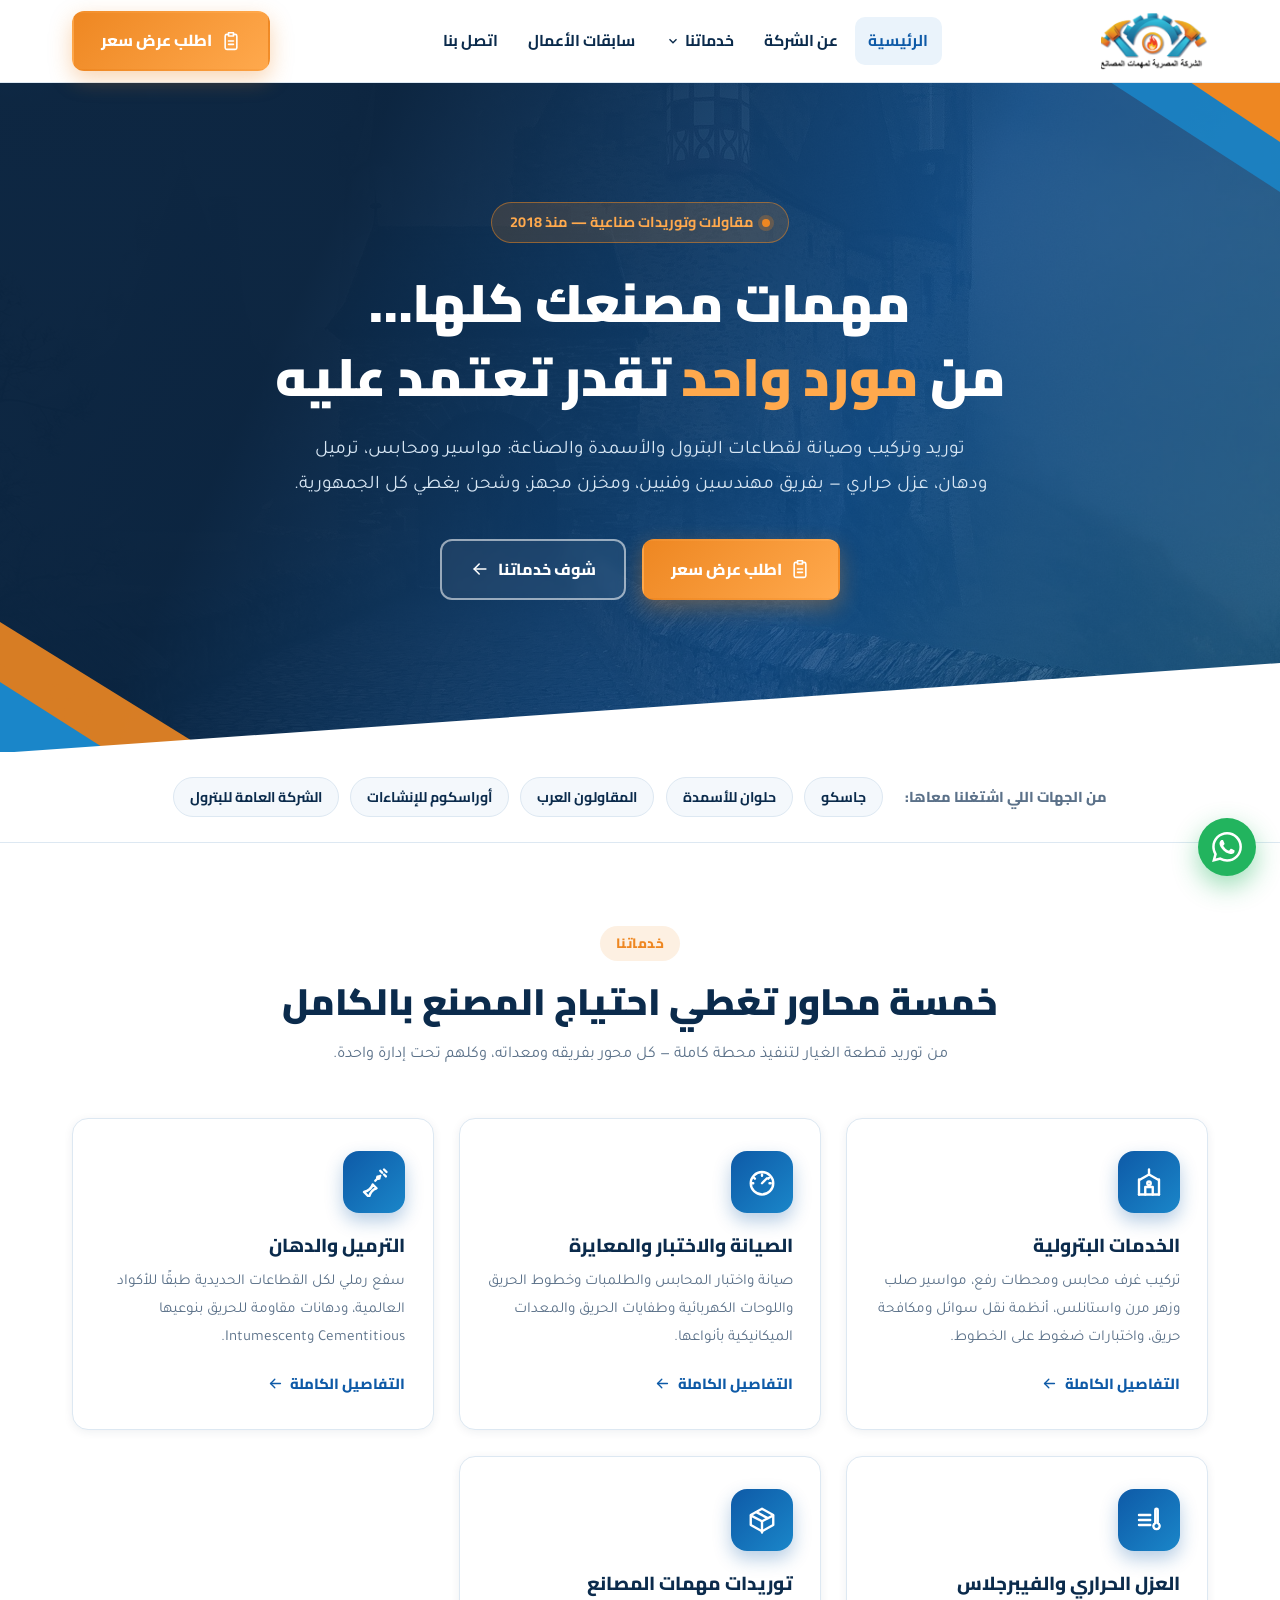
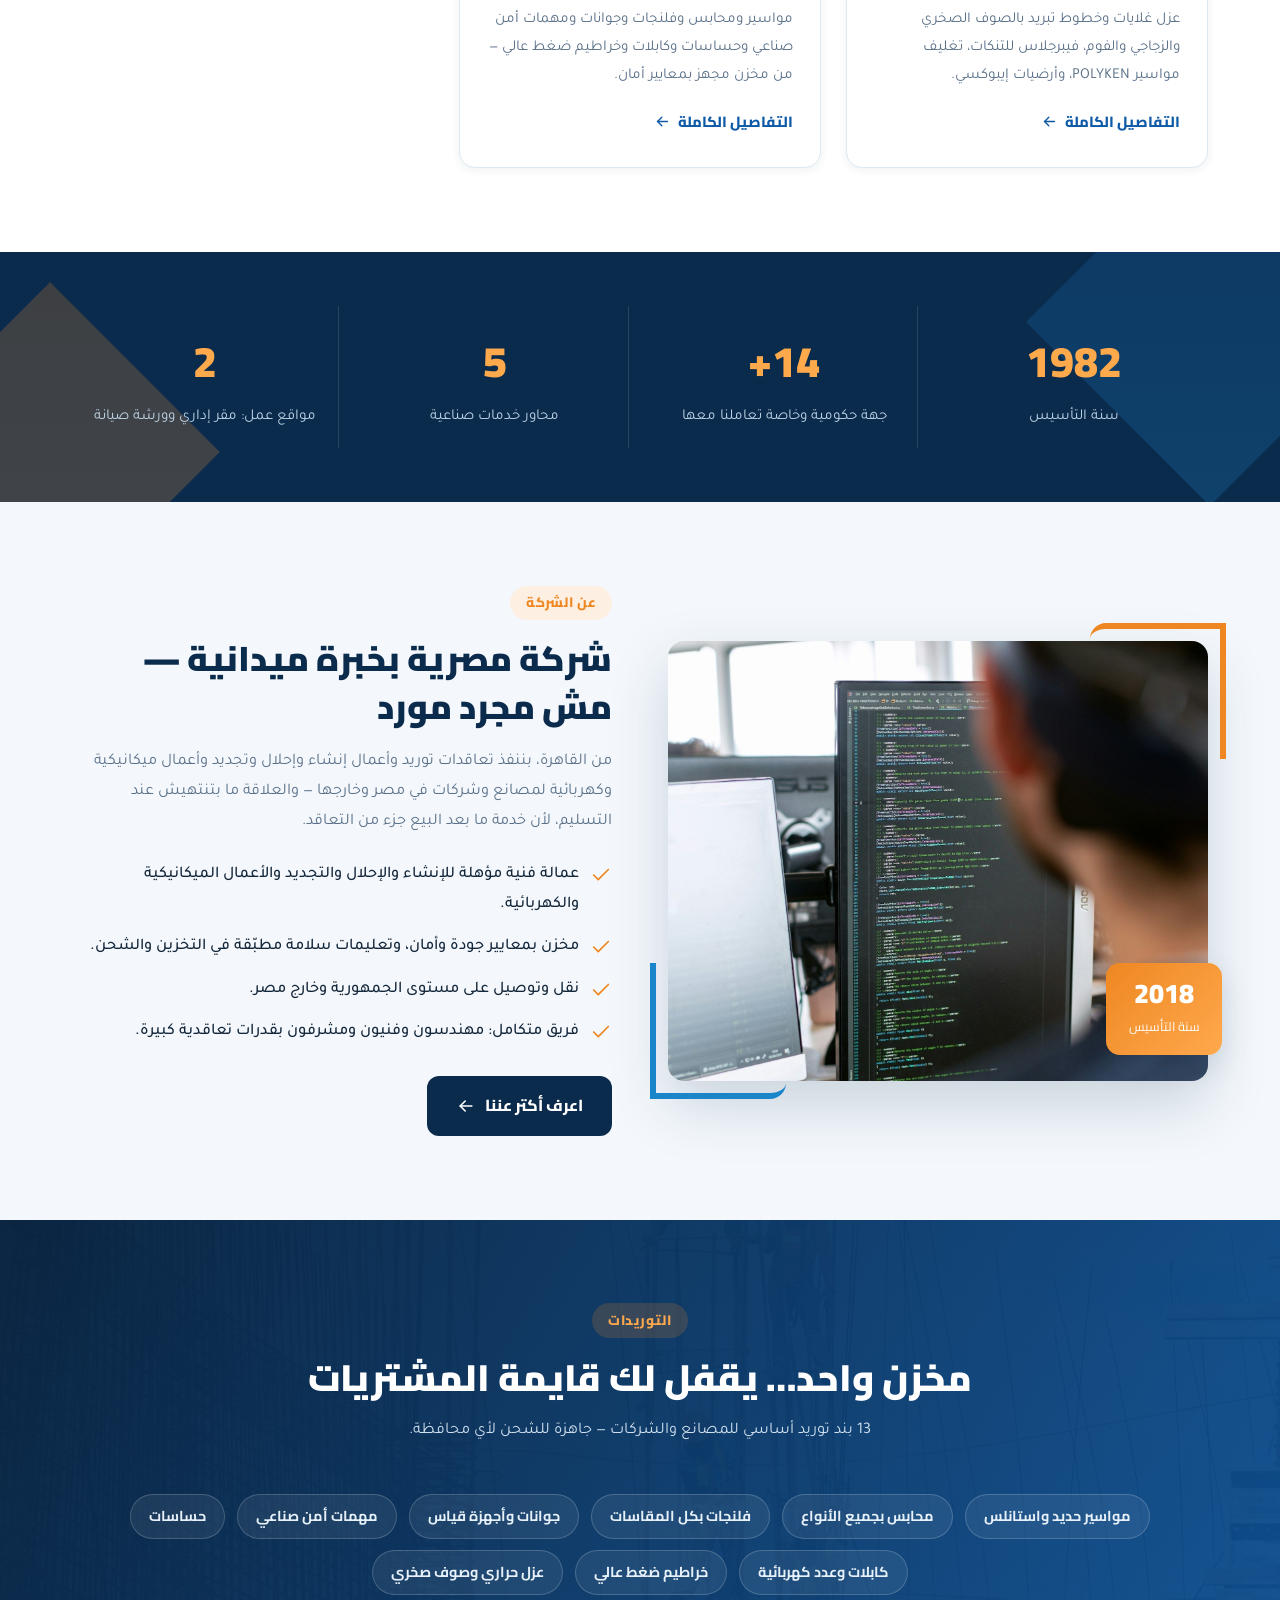
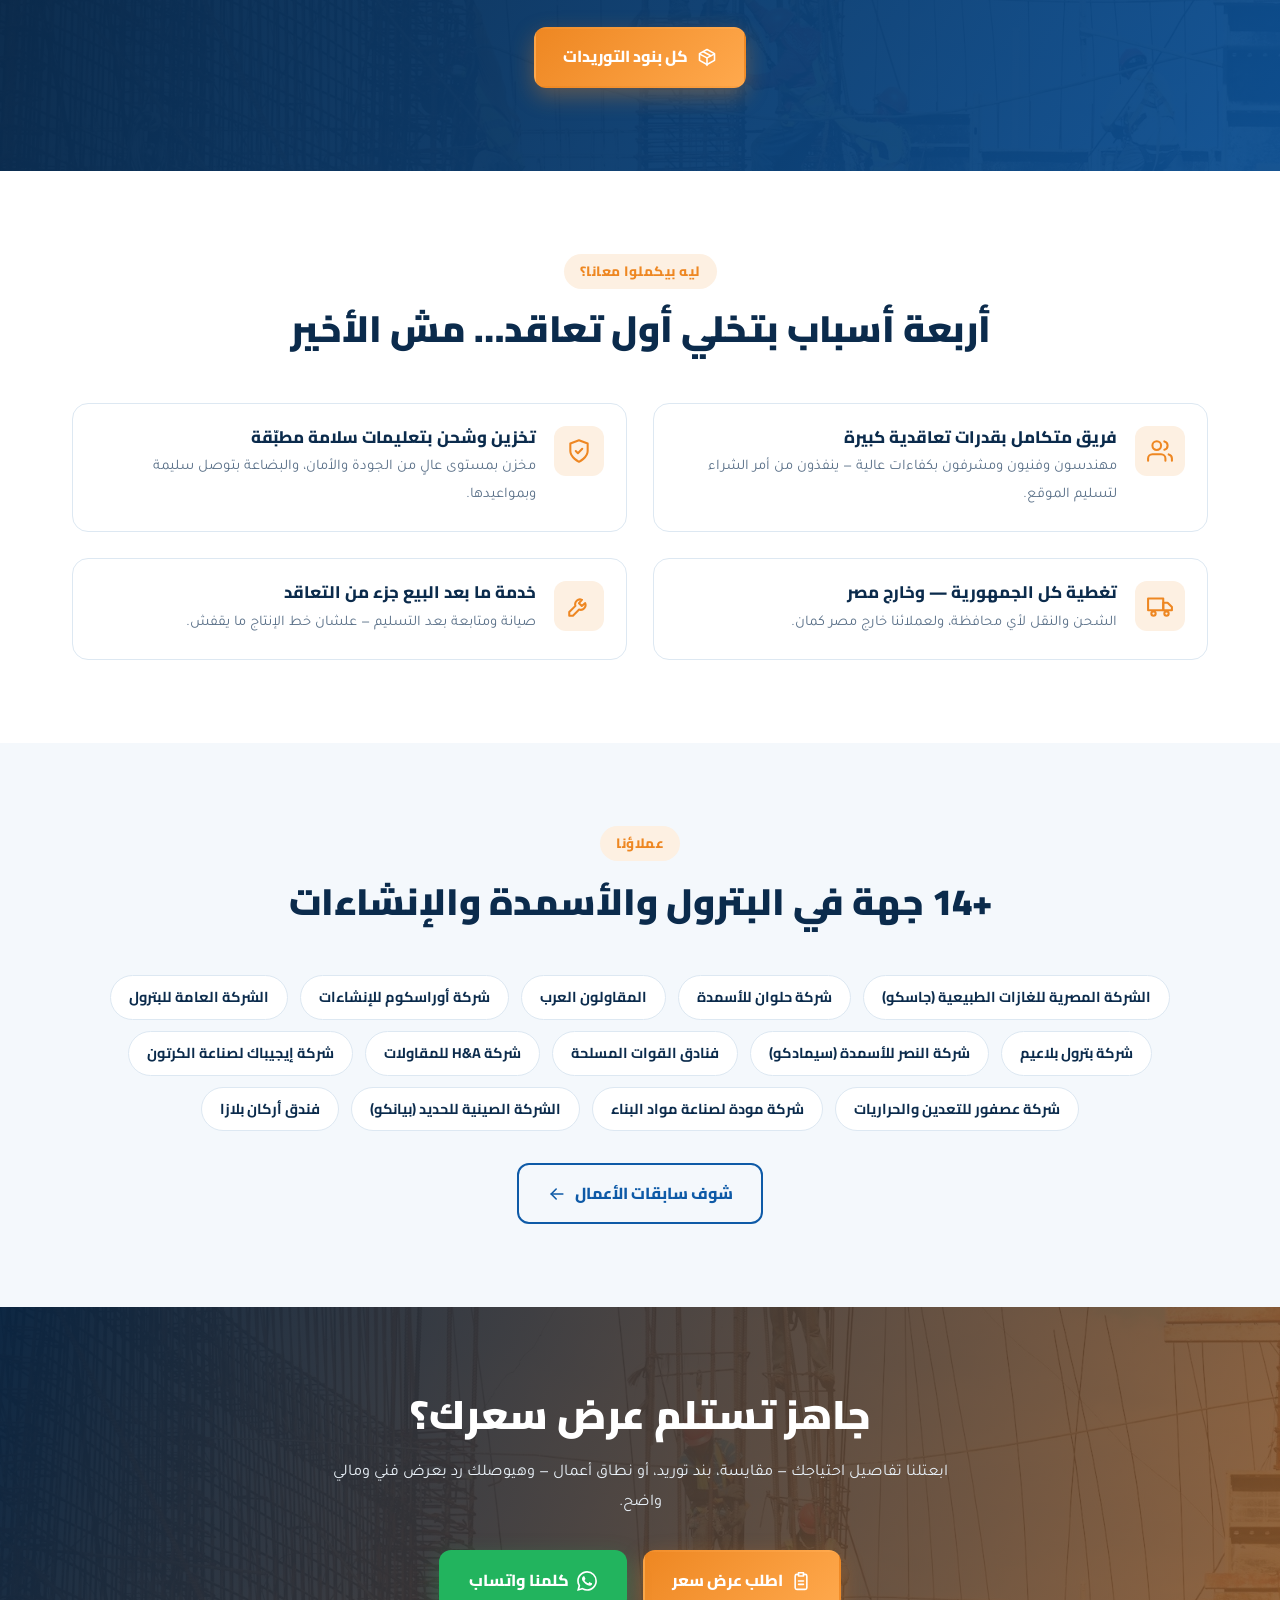
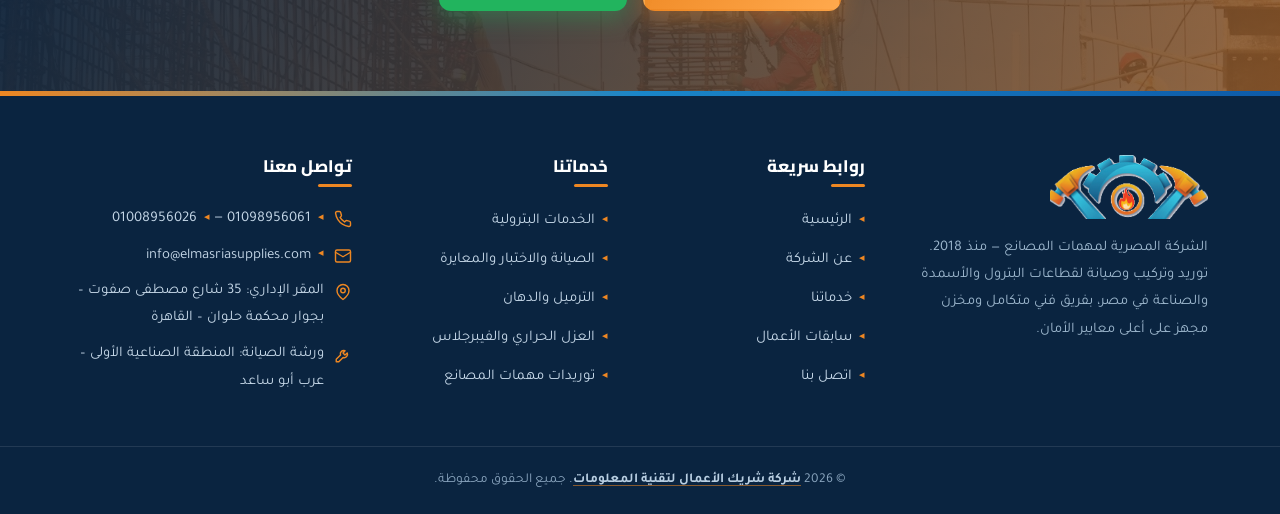
==== commit 7a06f057: "info cahanging" ====
--- a/index.html
+++ b/index.html
@@ -31,7 +31,7 @@
 <link rel="preconnect" href="https://fonts.gstatic.com" crossorigin>
 <link href="https://fonts.googleapis.com/css2?family=Cairo:wght@600;700;800;900&family=Tajawal:wght@400;500;700&display=swap" rel="stylesheet">
 <link rel="preload" as="image" href="assets/img/hero-industrial-egypt.jpg" fetchpriority="high">
-<link rel="stylesheet" href="assets/css/style.css?v=3105556b">
+<link rel="stylesheet" href="assets/css/style.css?v=df6ea2d7">
 <script type="application/ld+json">{"@context": "https://schema.org", "@type": "Organization", "@id": "https://elmasriasupplies.com/#org", "name": "الشركة المصرية لمهمات المصانع", "alternateName": "Egyptian Company for Factory Supplies", "url": "https://elmasriasupplies.com/", "logo": "https://elmasriasupplies.com/assets/img/logo.png", "image": "https://elmasriasupplies.com/assets/img/og-cover-v2.jpg", "email": "info@elmasriasupplies.com", "telephone": "+201098956061", "foundingDate": "2018", "address": {"@type": "PostalAddress", "streetAddress": "35 شارع مصطفى صفوت، بجوار محكمة حلوان", "addressLocality": "القاهرة", "addressCountry": "EG"}, "contactPoint": [{"@type": "ContactPoint", "telephone": "+201098956061", "contactType": "sales", "availableLanguage": ["ar"]}, {"@type": "ContactPoint", "telephone": "+201008956026", "contactType": "customer service", "availableLanguage": ["ar"]}], "areaServed": "EG"}</script>
 <script type="application/ld+json">{"@context": "https://schema.org", "@type": "WebSite", "name": "الشركة المصرية لمهمات المصانع", "url": "https://elmasriasupplies.com/", "inLanguage": "ar"}</script>
 </head>
@@ -225,6 +225,6 @@
   </div>
 </footer>
 <a class="wa-float" href="https://wa.me/201098956061?text=%D8%A3%D9%87%D9%84%D8%A7%D9%8B%D8%8C%20%D8%B9%D8%A7%D9%8A%D8%B2%20%D8%A3%D8%B7%D9%84%D8%A8%20%D8%B9%D8%B1%D8%B6%20%D8%B3%D8%B9%D8%B1" aria-label="تواصل معنا على واتساب" target="_blank" rel="noopener"><svg viewBox="0 0 24 24" fill="currentColor" aria-hidden="true"><path d="M17.472 14.382c-.297-.149-1.758-.867-2.03-.967-.273-.099-.471-.148-.67.15-.197.297-.767.966-.94 1.164-.173.199-.347.223-.644.075-.297-.15-1.255-.463-2.39-1.475-.883-.788-1.48-1.761-1.653-2.059-.173-.297-.018-.458.13-.606.134-.133.298-.347.446-.52.149-.174.198-.298.298-.497.099-.198.05-.371-.025-.52-.075-.149-.669-1.612-.916-2.207-.242-.579-.487-.5-.669-.51-.173-.008-.371-.01-.57-.01-.198 0-.52.074-.792.372-.272.297-1.04 1.016-1.04 2.479 0 1.462 1.065 2.875 1.213 3.074.149.198 2.096 3.2 5.077 4.487.709.306 1.262.489 1.694.625.712.227 1.36.195 1.871.118.571-.085 1.758-.719 2.006-1.413.248-.694.248-1.289.173-1.413-.074-.124-.272-.198-.57-.347m-5.421 7.403h-.004a9.87 9.87 0 01-5.031-1.378l-.361-.214-3.741.982.998-3.648-.235-.374a9.86 9.86 0 01-1.51-5.26c.001-5.45 4.436-9.884 9.888-9.884 2.64 0 5.122 1.03 6.988 2.898a9.825 9.825 0 012.893 6.994c-.003 5.45-4.437 9.884-9.885 9.884m8.413-18.297A11.815 11.815 0 0012.05 0C5.495 0 .16 5.335.157 11.892c0 2.096.547 4.142 1.588 5.945L.057 24l6.305-1.654a11.882 11.882 0 005.683 1.448h.005c6.554 0 11.89-5.335 11.893-11.893a11.821 11.821 0 00-3.48-8.413z"/></svg></a>
-<script src="assets/js/main.js?v=d355eeb1" defer></script>
+<script src="assets/js/main.js?v=25f01ce3" defer></script>
 </body>
 </html>
